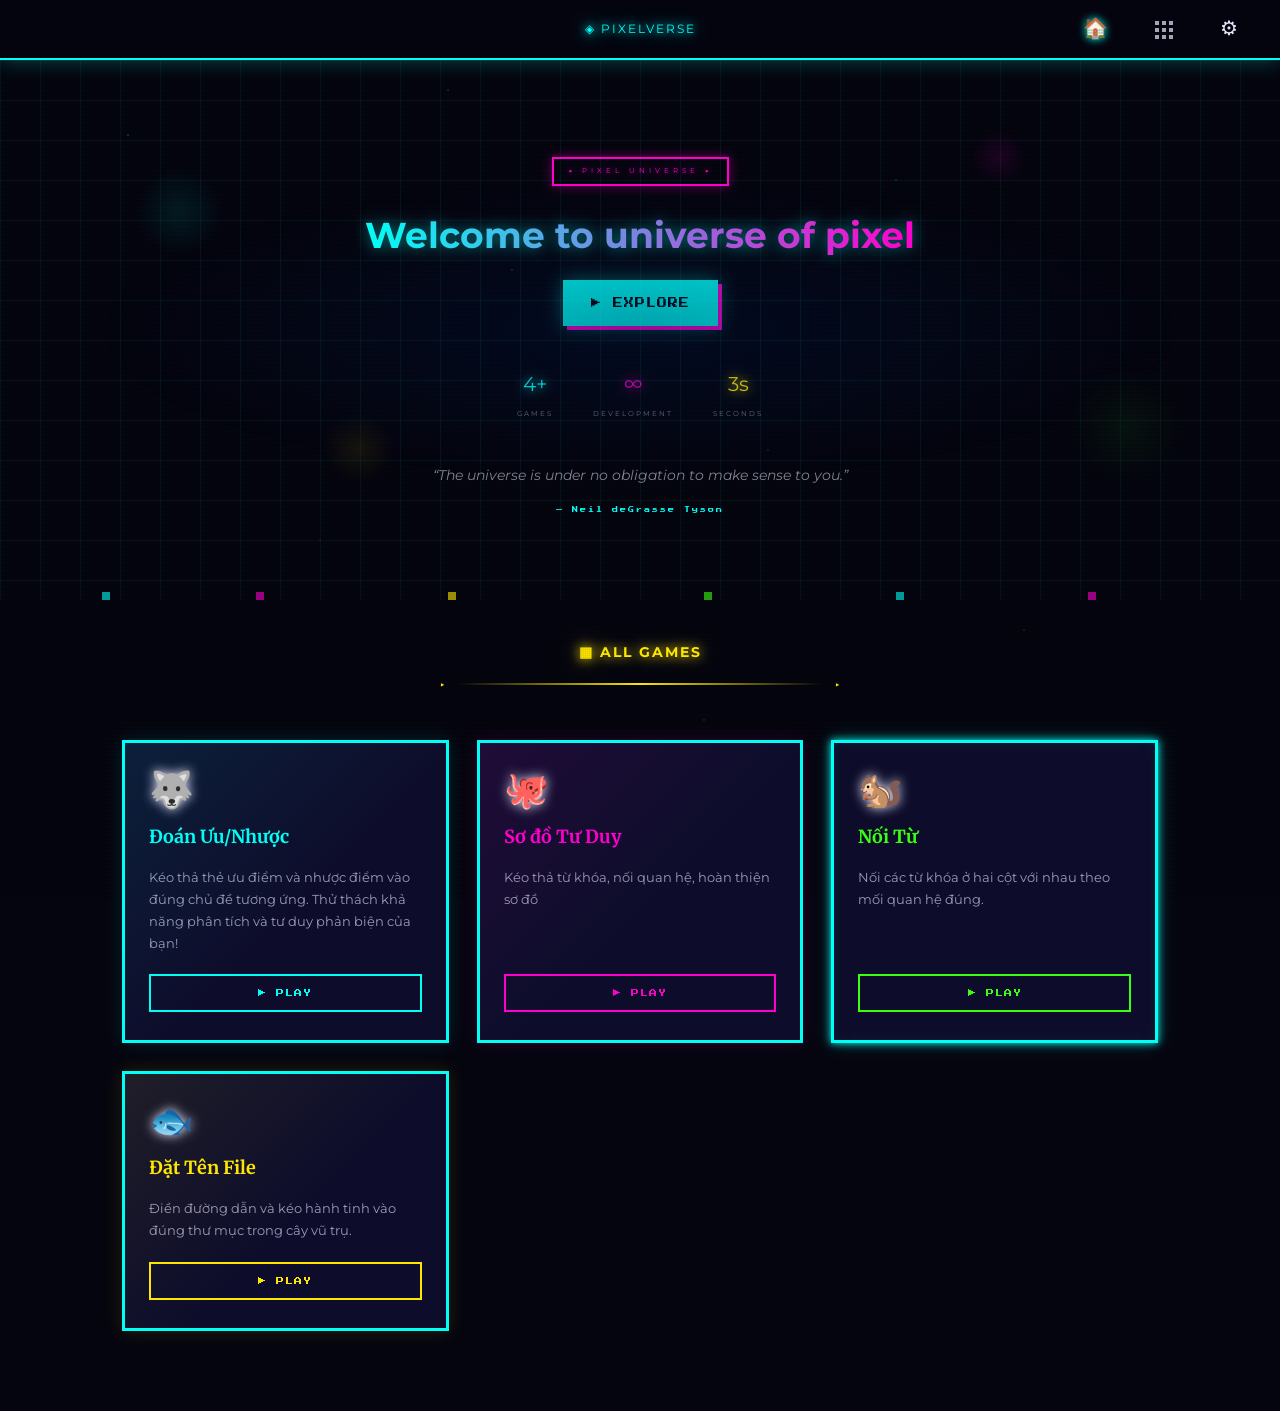
==== index.html @ 50d05197 "Admin page redesign: global save bar, integrated matching editor, navbar sync - Admin page: global 💾" ====
<!DOCTYPE html>
<html lang="vi">
<head>
  <meta charset="UTF-8" />
  <meta name="viewport" content="width=device-width, initial-scale=1.0" />
  <title>PIXELVERSE</title>
  <link rel="icon" href="data:image/svg+xml,<svg xmlns='http://www.w3.org/2000/svg' viewBox='0 0 100 100'><text y='.9em' font-size='90' fill='%2300fff5'>◈</text></svg>">
  <link rel="stylesheet" href="css/style.css" />
  <script src="js/sfx.js"></script>
  <style>
    /* ===== HOME-SPECIFIC STYLES ===== */

    /* ===== SPACE BACKGROUND ===== */
    .hero-space {
      position: absolute;
      inset: 0;
      pointer-events: none;
      z-index: 0;
      background:
        radial-gradient(ellipse 60% 40% at 50% 50%, rgba(0,20,60,0.4) 0%, transparent 70%),
        radial-gradient(circle 70px at 14% 28%, rgba(0,255,245,0.09) 0%, transparent 65%),
        radial-gradient(circle 44px at 78% 18%, rgba(255,0,204,0.10) 0%, transparent 65%),
        radial-gradient(circle 90px at 88% 68%, rgba(57,255,20,0.06) 0%, transparent 65%),
        radial-gradient(circle 55px at 28% 72%, rgba(255,230,0,0.07) 0%, transparent 65%);
      animation: space-drift 30s ease-in-out infinite alternate;
    }
    @keyframes space-drift {
      from { transform: scale(1)    translateX(0); }
      to   { transform: scale(1.05) translateX(-8px); }
    }

    /* ===== QUOTE ===== */
    .hero-quote {
      margin-top: 24px;
      max-width: 560px;
      text-align: center;
      padding: 0 1rem;
    }
    .hero-quote__text {
      font-family: var(--font-vi-body);
      font-size: 14px;
      font-style: italic;
      color: rgba(232,232,255,0.55);
      line-height: 1.7;
      margin-bottom: 6px;
      transition: opacity 0.6s;
    }
    .hero-quote__author {
      font-family: var(--font-pixel);
      font-size: 6px;
      color: var(--cyan);
      letter-spacing: 2px;
      opacity: 0.7;
      transition: opacity 0.6s;
    }

    .hero-grid {
      position: absolute;
      inset: 0;
      background-image:
        linear-gradient(rgba(0,255,245,0.06) 1px, transparent 1px),
        linear-gradient(90deg, rgba(0,255,245,0.06) 1px, transparent 1px);
      background-size: 40px 40px;
      animation: grid-scroll 8s linear infinite;
      pointer-events: none;
    }
    @keyframes grid-scroll {
      from { background-position: 0 0; }
      to   { background-position: 40px 40px; }
    }

    .pixel-float {
      position: absolute;
      bottom: 0;
      width: 8px;
      height: 8px;
      pointer-events: none;
      animation: float-up linear infinite;
      opacity: 0.6;
    }
    @keyframes float-up {
      0%   { transform: translateY(0) rotate(0deg); opacity: 0.6; }
      100% { transform: translateY(-120vh) rotate(360deg); opacity: 0; }
    }
    .pixel-float--1 { left: 8%;  background: var(--cyan);    animation-duration: 7s;  animation-delay: 0s; }
    .pixel-float--2 { left: 20%; background: var(--magenta); animation-duration: 9s;  animation-delay: 2s; }
    .pixel-float--3 { left: 35%; background: var(--yellow);  animation-duration: 6s;  animation-delay: 1s; }
    .pixel-float--4 { left: 55%; background: var(--green);   animation-duration: 11s; animation-delay: 3s; }
    .pixel-float--5 { left: 70%; background: var(--cyan);    animation-duration: 8s;  animation-delay: 0.5s; }
    .pixel-float--6 { left: 85%; background: var(--magenta); animation-duration: 10s; animation-delay: 4s; }
    /* Hide some particles on small screens to reduce visual noise */
    @media (max-width: 480px) {
      .pixel-float--2, .pixel-float--4, .pixel-float--6 { display: none; }
    }

    .stats-bar {
      display: flex;
      justify-content: center;
      gap: clamp(16px, 5vw, 40px);
      flex-wrap: wrap;
      margin-top: 20px;
      padding: 20px;
    }
    .stat-item {
      text-align: center;
      display: flex;
      flex-direction: column;
      gap: 6px;
    }
    .stat-item__value {
      font-size: clamp(16px, 4vw, 20px);
      color: var(--cyan);
      text-shadow: 0 0 12px var(--cyan);
    }
    .stat-item:nth-child(2) .stat-item__value { color: var(--magenta); text-shadow: 0 0 12px var(--magenta); }
    .stat-item:nth-child(3) .stat-item__value { color: var(--yellow); text-shadow: 0 0 12px var(--yellow); }
    .stat-item__label {
      font-size: 7px;
      color: rgba(232,232,255,0.5);
      letter-spacing: 2px;
    }

    /* Card title in Vietnamese uses Merriweather */
    .app-card__title.font-vi-h {
      font-size: clamp(15px, 3vw, 18px);
      letter-spacing: 0;
    }

  </style>
</head>
<body>

  <!-- ===== NAVBAR ===== -->
  <nav class="navbar">
    <a href="index.html" class="navbar__logo">◈ PIXELVERSE</a>
    <ul class="navbar__links">
      <li><a href="index.html" class="active" title="Home">🏠</a></li>
      <li>
        <button class="navbar__grid-btn" id="gamesBtn" title="Games">
          <span class="navbar__grid-btn__dots">
            <span class="navbar__grid-dot"></span><span class="navbar__grid-dot"></span><span class="navbar__grid-dot"></span>
            <span class="navbar__grid-dot"></span><span class="navbar__grid-dot"></span><span class="navbar__grid-dot"></span>
            <span class="navbar__grid-dot"></span><span class="navbar__grid-dot"></span><span class="navbar__grid-dot"></span>
          </span>
        </button>
      </li>
      <li><a class="navbar__admin-btn" href="apps/admin/">⚙</a></li>
    </ul>
  </nav>

  <!-- ===== GAMES POPUP ===== -->
  <div class="navbar__games-popup" id="gamesPopup">
    <div class="navbar__games-list">
      <a href="apps/pros-cons/index.html" class="navbar__game-item">🐺</a>
      <a href="apps/mind-map/index.html" class="navbar__game-item">🐙</a>
      <a href="apps/matching/index.html" class="navbar__game-item">🐿️</a>
      <a href="apps/file-naming/index.html" class="navbar__game-item">🐟</a>
    </div>
  </div>


  <!-- ===== HERO ===== -->
  <section class="hero">
    <div class="hero-space"></div>
    <div class="hero-grid"></div>

    <div class="pixel-float pixel-float--1"></div>
    <div class="pixel-float pixel-float--2"></div>
    <div class="pixel-float pixel-float--3"></div>
    <div class="pixel-float pixel-float--4"></div>
    <div class="pixel-float pixel-float--5"></div>
    <div class="pixel-float pixel-float--6"></div>

    <div class="hero__badge">◀ PIXEL UNIVERSE ▶</div>
    <h1 class="hero__title">Welcome to universe of pixel</h1>
    <a href="#apps" class="hero__cta" onclick="SFX.navigate()">▶ EXPLORE</a>

    <div class="stats-bar">
      <div class="stat-item">
        <span class="stat-item__value" id="gameCount">4+</span>
        <span class="stat-item__label">GAMES</span>
      </div>
      <div class="stat-item">
        <span class="stat-item__value">∞</span>
        <span class="stat-item__label">DEVELOPMENT</span>
      </div>
      <div class="stat-item">
        <span class="stat-item__value" id="sessionTimer">0s</span>
        <span class="stat-item__label" id="timerLabel">SECONDS</span>
      </div>
    </div>

    <div class="hero-quote">
      <p class="hero-quote__text" id="heroQuoteText"></p>
      <span class="hero-quote__author" id="heroQuoteAuthor"></span>
    </div>
  </section>

  <!-- ===== APPS SECTION ===== -->
  <section class="apps-section" id="apps">
    <h2 class="section-title">▦ ALL GAMES</h2>
    <div class="section-divider"><span></span></div>

    <div class="apps-grid">

      <!-- Card 1: Đoán Ưu/Nhược (LIVE) -->
      <article class="app-card pixel-box app-card--cyan" onclick="SFX.navigate();location.href='apps/pros-cons/index.html'">
        <div class="app-card__icon">🐺</div>
        <h3 class="app-card__title font-vi-h">Đoán Ưu/Nhược</h3>
        <p class="app-card__desc font-vi">
          Kéo thả thẻ ưu điểm và nhược điểm vào đúng chủ đề tương ứng.
          Thử thách khả năng phân tích và tư duy phản biện của bạn!
        </p>
        <span class="app-card__btn">▶ PLAY</span>
      </article>

      <!-- Card 2: Sơ đồ Tư Duy -->
      <article class="app-card pixel-box app-card--magenta" onclick="SFX.navigate();location.href='apps/mind-map/index.html'" style="cursor:pointer">
        <div class="app-card__icon">🐙</div>
        <h3 class="app-card__title font-vi-h">Sơ đồ Tư Duy</h3>
        <p class="app-card__desc">Kéo thả từ khóa, nối quan hệ, hoàn thiện sơ đồ</p>
        <a href="apps/mind-map/index.html" class="app-card__btn">▶ PLAY</a>
      </article>

      <!-- Card 3: Nối Từ (Matching) -->
      <article class="app-card pixel-box app-card--green" onclick="SFX.navigate();location.href='apps/matching/index.html'">
        <div class="app-card__icon">🐿️</div>
        <h3 class="app-card__title font-vi-h">Nối Từ</h3>
        <p class="app-card__desc font-vi">Nối các từ khóa ở hai cột với nhau theo mối quan hệ đúng.</p>
        <span class="app-card__btn">▶ PLAY</span>
      </article>

      <!-- Card 4: Đặt Tên File -->
      <article class="app-card pixel-box app-card--yellow" onclick="SFX.navigate();location.href='apps/file-naming/index.html'">
        <div class="app-card__icon">🐟</div>
        <h3 class="app-card__title font-vi-h">Đặt Tên File</h3>
        <p class="app-card__desc font-vi">Điền đường dẫn và kéo hành tinh vào đúng thư mục trong cây vũ trụ.</p>
        <span class="app-card__btn">▶ PLAY</span>
      </article>

    </div>
  </section>


  <script>
    // ===== GAMES POPUP =====
    const gamesBtn   = document.getElementById('gamesBtn');
    const gamesPopup = document.getElementById('gamesPopup');
    gamesBtn.addEventListener('click', e => {
      e.stopPropagation(); SFX.click(); gamesPopup.classList.toggle('open');
      if (gamesPopup.classList.contains('open')) {
        const r = gamesBtn.getBoundingClientRect();
        gamesPopup.style.left = (r.left + r.width / 2) + 'px';
        gamesPopup.style.top  = (r.bottom + 6) + 'px';
      }
    });
    document.addEventListener('click', () => gamesPopup.classList.remove('open'));

    // ===== GAME COUNTER =====
    document.getElementById('gameCount').textContent =
      document.querySelectorAll('.app-card').length + '+';

    // ===== QUOTE ROTATOR =====
    const QUOTES = [
      { text: "The universe is under no obligation to make sense to you.", author: "Neil deGrasse Tyson" },
      { text: "We are all made of star-stuff.", author: "Carl Sagan" },
      { text: "Space is big. You just won't believe how vastly, hugely, mind-bogglingly big it is.", author: "Douglas Adams" },
      { text: "Look up at the stars and not down at your feet.", author: "Stephen Hawking" },
      { text: "The cosmos is within us. We are made of star-stuff. We are a way for the universe to know itself.", author: "Carl Sagan" },
      { text: "Two things are infinite: the universe and human stupidity; and I'm not sure about the universe.", author: "Albert Einstein" },
      { text: "Not only is the universe stranger than we think, it is stranger than we can think.", author: "Werner Heisenberg" },
    ];
    let _qi = 0;
    const qText   = document.getElementById('heroQuoteText');
    const qAuthor = document.getElementById('heroQuoteAuthor');
    function showQuote(idx) {
      qText.style.opacity = '0'; qAuthor.style.opacity = '0';
      setTimeout(() => {
        qText.textContent   = '\u201c' + QUOTES[idx].text + '\u201d';
        qAuthor.textContent = '\u2014 ' + QUOTES[idx].author;
        qText.style.opacity = '1'; qAuthor.style.opacity = '1';
      }, 600);
    }
    showQuote(0);
    setInterval(() => { _qi = (_qi + 1) % QUOTES.length; showQuote(_qi); }, 9000);

    // ===== SESSION TIMER =====
    const _navType = performance.getEntriesByType('navigation')[0]?.type;
    const _SK = 'pv_start';
    if (_navType === 'reload' || !sessionStorage.getItem(_SK)) {
      sessionStorage.setItem(_SK, Date.now());
    }
    const _sessionStart = parseInt(sessionStorage.getItem(_SK));
    const timerEl    = document.getElementById('sessionTimer');
    const timerLabel = document.getElementById('timerLabel');
    function updateTimer() {
      const secs = Math.floor((Date.now() - _sessionStart) / 1000);
      if (secs < 60) {
        timerEl.textContent    = secs + 's';
        timerLabel.textContent = 'SECONDS';
      } else {
        timerEl.textContent    = Math.floor(secs / 60) + '+';
        timerLabel.textContent = 'MINUTES PLAYED';
      }
    }
    updateTimer();
    const _secInterval = setInterval(() => {
      updateTimer();
      if (Date.now() - _sessionStart >= 60000) {
        clearInterval(_secInterval);
        setInterval(updateTimer, 60000);
      }
    }, 1000);
  </script>
</body>
</html>
---- css/style.css ----
@import url('https://fonts.googleapis.com/css2?family=Press+Start+2P&family=Merriweather:wght@700;900&family=Montserrat:wght@400;600&display=swap');

/* ===== RESET & BASE ===== */
*, *::before, *::after {
  box-sizing: border-box;
  margin: 0;
  padding: 0;
}

:root {
  --bg-dark:     #05050f;
  --bg-card:     #0d0d2b;
  --bg-card2:    #12122e;
  --cyan:        #00fff5;
  --magenta:     #ff00cc;
  --yellow:      #ffe600;
  --green:       #39ff14;
  --orange:      #ff6b00;
  --white:       #e8e8ff;
  --grey:        #3a3a6e;
  --font-pixel:    'Press Start 2P', monospace;
  --font-vi-heading: 'Merriweather', serif;
  --font-vi-body:    'Montserrat', sans-serif;
  --border-px:   3px;
}

/* ===== FONT UTILITIES ===== */
.font-vi-h {
  font-family: var(--font-vi-heading);
  font-weight: 700;
  letter-spacing: 0.5px;
}
.font-vi {
  font-family: var(--font-vi-body);
  font-weight: 400;
  letter-spacing: 0;
}

html { scroll-behavior: smooth; }

body {
  background-color: var(--bg-dark);
  color: var(--white);
  font-family: var(--font-vi-body);
  font-size: 16px;
  line-height: 1.8;
  min-height: 100vh;
  overflow-x: hidden;
}

/* ===== STARFIELD BACKGROUND ===== */
body::before {
  content: '';
  position: fixed;
  inset: 0;
  background-image:
    radial-gradient(1px 1px at 10% 15%, rgba(0,255,245,0.6) 0%, transparent 100%),
    radial-gradient(1px 1px at 25% 60%, rgba(255,0,204,0.5) 0%, transparent 100%),
    radial-gradient(1px 1px at 40% 30%, rgba(255,230,0,0.5) 0%, transparent 100%),
    radial-gradient(1px 1px at 55% 80%, rgba(0,255,245,0.4) 0%, transparent 100%),
    radial-gradient(1px 1px at 70% 20%, rgba(57,255,20,0.5) 0%, transparent 100%),
    radial-gradient(1px 1px at 80% 70%, rgba(255,107,0,0.5) 0%, transparent 100%),
    radial-gradient(1px 1px at 90% 40%, rgba(255,0,204,0.4) 0%, transparent 100%),
    radial-gradient(1px 1px at 15% 85%, rgba(57,255,20,0.4) 0%, transparent 100%),
    radial-gradient(1px 1px at 60% 50%, rgba(255,230,0,0.3) 0%, transparent 100%),
    radial-gradient(1px 1px at 35% 10%, rgba(0,255,245,0.5) 0%, transparent 100%);
  pointer-events: none;
  z-index: 0;
}

/* ===== SCANLINE OVERLAY ===== */
body::after {
  content: '';
  position: fixed;
  inset: 0;
  background: repeating-linear-gradient(
    0deg,
    transparent,
    transparent 2px,
    rgba(0, 0, 0, 0.07) 2px,
    rgba(0, 0, 0, 0.07) 4px
  );
  pointer-events: none;
  z-index: 1;
}

/* ===== PIXEL BORDER MIXIN ===== */
.pixel-box {
  border: var(--border-px) solid var(--cyan);
  box-shadow:
    0 0 8px var(--cyan),
    0 0 20px rgba(0,255,245,0.2),
    inset 0 0 12px rgba(0,255,245,0.05);
  image-rendering: pixelated;
}

.pixel-box--magenta {
  border-color: var(--magenta);
  box-shadow:
    0 0 8px var(--magenta),
    0 0 20px rgba(255,0,204,0.2),
    inset 0 0 12px rgba(255,0,204,0.05);
}

.pixel-box--yellow {
  border-color: var(--yellow);
  box-shadow:
    0 0 8px var(--yellow),
    0 0 20px rgba(255,230,0,0.2),
    inset 0 0 12px rgba(255,230,0,0.05);
}

.pixel-box--green {
  border-color: var(--green);
  box-shadow:
    0 0 8px var(--green),
    0 0 20px rgba(57,255,20,0.2),
    inset 0 0 12px rgba(57,255,20,0.05);
}

/* ===== NAVBAR ===== */
.navbar {
  position: sticky;
  top: 0;
  z-index: 100;
  background: rgba(5, 5, 15, 0.92);
  backdrop-filter: blur(6px);
  border-bottom: 2px solid var(--cyan);
  box-shadow: 0 2px 20px rgba(0,255,245,0.25);
  padding: 0 2rem;
  display: grid;
  grid-template-columns: 1fr auto 1fr;
  align-items: center;
  height: 60px;
}

.navbar__logo {
  grid-column: 2;
  font-size: clamp(9px, 2vw, 12px);
  color: var(--cyan);
  text-decoration: none;
  text-shadow: 0 0 10px var(--cyan), 0 0 20px var(--cyan);
  letter-spacing: 2px;
  animation: flicker 4s infinite;
}

.navbar__links {
  grid-column: 3;
  justify-self: end;
  display: flex;
  gap: 1.5rem;
  list-style: none;
}

.navbar__links a {
  color: var(--white);
  text-decoration: none;
  font-size: 20px;
  letter-spacing: 0;
  /* min 44px touch height; flex centering keeps text visually same */
  padding: 4px 10px;
  min-height: 44px;
  display: inline-flex;
  align-items: center;
  transition: all 0.15s steps(2);
  position: relative;
}

.navbar__links a:hover,
.navbar__links a.active {
  color: var(--cyan);
  text-shadow: 0 0 8px var(--cyan);
}


/* ===== HERO SECTION ===== */
.hero {
  position: relative;
  z-index: 2;
  display: flex;
  flex-direction: column;
  align-items: center;
  justify-content: center;
  text-align: center;
  padding: 80px 2rem 60px;
  min-height: 60vh;
}

.hero__badge {
  font-size: 7px;
  color: var(--magenta);
  letter-spacing: 4px;
  border: 2px solid var(--magenta);
  padding: 6px 14px;
  margin-bottom: 24px;
  text-shadow: 0 0 8px var(--magenta);
  box-shadow: 0 0 12px rgba(255,0,204,0.4);
  animation: pulse-magenta 2s infinite;
}

.hero__title {
  font-size: clamp(18px, 4vw, 36px);
  line-height: 1.4;
  margin-bottom: 20px;
  background: linear-gradient(90deg, var(--cyan), var(--magenta), var(--yellow), var(--cyan));
  background-size: 300%;
  -webkit-background-clip: text;
  -webkit-text-fill-color: transparent;
  background-clip: text;
  animation: rainbow-shift 4s linear infinite;
  filter: drop-shadow(0 0 8px rgba(0,255,245,0.5));
}

.hero__subtitle {
  font-size: 15px;
  font-family: var(--font-vi-body);
  color: var(--white);
  opacity: 0.75;
  max-width: 500px;
  margin-bottom: 36px;
  line-height: 1.9;
}

.hero__cta {
  display: inline-block;
  font-family: var(--font-pixel);
  font-size: 10px;
  color: var(--bg-dark);
  background: var(--cyan);
  padding: 14px 28px;
  border: none;
  cursor: pointer;
  text-decoration: none;
  box-shadow: 4px 4px 0px var(--magenta), 0 0 20px rgba(0,255,245,0.4);
  transition: all 0.1s steps(1);
  letter-spacing: 1px;
}

.hero__cta:hover {
  transform: translate(-2px, -2px);
  box-shadow: 6px 6px 0px var(--magenta), 0 0 30px rgba(0,255,245,0.6);
}
.hero__cta:active {
  transform: translate(2px, 2px);
  box-shadow: 2px 2px 0px var(--magenta);
}

/* ===== SECTION COMMON ===== */
section {
  position: relative;
  z-index: 2;
}

.section-title {
  font-size: 14px;
  text-align: center;
  margin-bottom: 12px;
  color: var(--yellow);
  text-shadow: 0 0 12px var(--yellow), 0 0 24px rgba(255,230,0,0.4);
  letter-spacing: 2px;
}

.section-divider {
  display: flex;
  align-items: center;
  gap: 12px;
  margin: 0 auto 48px;
  max-width: 400px;
}

.section-divider span {
  flex: 1;
  height: 2px;
  background: linear-gradient(90deg, transparent, var(--yellow), transparent);
}

.section-divider::before,
.section-divider::after {
  content: '▶';
  color: var(--yellow);
  font-size: 8px;
}

/* ===== APPS GRID ===== */
.apps-section {
  padding: 40px 2rem 80px;
  max-width: 1100px;
  margin: 0 auto;
}

.apps-grid {
  display: grid;
  grid-template-columns: repeat(auto-fill, minmax(280px, 1fr));
  gap: 28px;
}

/* ===== APP CARD ===== */
.app-card {
  background: var(--bg-card);
  padding: 28px 24px;
  display: flex;
  flex-direction: column;
  gap: 16px;
  cursor: pointer;
  transition: transform 0.1s steps(1), box-shadow 0.1s;
  position: relative;
  overflow: hidden;
}

.app-card::before {
  content: '';
  position: absolute;
  inset: 0;
  pointer-events: none;
}

/* Per-color ambient gradient overlay */
.app-card--cyan::before   { background: linear-gradient(135deg, rgba(0,255,245,0.08) 0%, transparent 55%); }
.app-card--magenta::before{ background: linear-gradient(135deg, rgba(255,0,204,0.08) 0%, transparent 55%); }
.app-card--yellow::before { background: linear-gradient(135deg, rgba(255,230,0,0.08) 0%, transparent 55%); }

/* Per-color ambient glow at rest */
.app-card--cyan   { box-shadow: 0 0 18px rgba(0,255,245,0.13); }
.app-card--magenta{ box-shadow: 0 0 18px rgba(255,0,204,0.13); }
.app-card--yellow { box-shadow: 0 0 18px rgba(255,230,0,0.13); }

.app-card:hover {
  transform: translate(-4px, -4px);
}

.app-card--cyan:hover   { box-shadow: 8px 8px 0 var(--cyan),    0 0 30px rgba(0,255,245,0.3); }
.app-card--magenta:hover{ box-shadow: 8px 8px 0 var(--magenta), 0 0 30px rgba(255,0,204,0.3); }
.app-card--yellow:hover { box-shadow: 8px 8px 0 var(--yellow),  0 0 30px rgba(255,230,0,0.3); }
.app-card--green:hover  { box-shadow: 8px 8px 0 var(--green),   0 0 30px rgba(57,255,20,0.3); }

.app-card__icon {
  font-size: 36px;
  line-height: 1;
  filter: drop-shadow(0 0 6px currentColor);
}

.app-card__tag {
  font-size: 7px;
  padding: 3px 8px;
  border: 1px solid currentColor;
  display: inline-block;
  width: fit-content;
  letter-spacing: 1px;
}

.app-card__title {
  font-size: 13px;
  letter-spacing: 1px;
  line-height: 1.5;
}

.app-card__desc {
  font-size: 13px;
  font-family: var(--font-vi-body);
  color: rgba(232,232,255,0.65);
  line-height: 1.7;
  flex: 1;
}

.app-card__btn {
  display: inline-block;
  font-family: var(--font-pixel);
  font-size: 8px;
  text-decoration: none;
  padding: 10px 18px;
  border: 2px solid currentColor;
  letter-spacing: 1px;
  transition: all 0.1s steps(1);
  text-align: center;
  width: 100%;
  margin-top: 4px;
}

.app-card__btn:hover {
  background: currentColor;
  color: var(--bg-dark) !important;
}

.app-card--cyan   .app-card__tag,
.app-card--cyan   .app-card__title,
.app-card--cyan   .app-card__btn  { color: var(--cyan); }

.app-card--magenta .app-card__tag,
.app-card--magenta .app-card__title,
.app-card--magenta .app-card__btn { color: var(--magenta); }

.app-card--yellow .app-card__tag,
.app-card--yellow .app-card__title,
.app-card--yellow .app-card__btn  { color: var(--yellow); }

.app-card--green  .app-card__tag,
.app-card--green  .app-card__title,
.app-card--green  .app-card__btn  { color: var(--green); }

/* ===== COMING SOON CARD ===== */
.app-card--soon {
  opacity: 0.45;
  cursor: not-allowed;
}
.app-card--soon:hover {
  transform: none;
  box-shadow: none;
}
.app-card--soon .app-card__btn {
  pointer-events: none;
}

/* ===== FOOTER ===== */
.footer {
  position: relative;
  z-index: 2;
  border-top: 2px solid var(--grey);
  padding: 24px 2rem;
  text-align: center;
  font-size: 7px;
  color: var(--grey);
  letter-spacing: 2px;
}

.footer span {
  color: var(--magenta);
  text-shadow: 0 0 8px var(--magenta);
}


/* ===== ANIMATIONS ===== */
@keyframes rainbow-shift {
  0%   { background-position: 0% }
  100% { background-position: 300% }
}

@keyframes flicker {
  0%, 95%, 100% { opacity: 1; }
  96%            { opacity: 0.6; }
  97%            { opacity: 1; }
  98%            { opacity: 0.4; }
  99%            { opacity: 1; }
}

@keyframes pulse-magenta {
  0%, 100% { box-shadow: 0 0 12px rgba(255,0,204,0.4); }
  50%       { box-shadow: 0 0 20px rgba(255,0,204,0.8), 0 0 40px rgba(255,0,204,0.3); }
}

@keyframes blink {
  0%, 49% { opacity: 1; }
  50%,100% { opacity: 0; }
}

/* ===== ADMIN BUTTON (navbar) — matches .navbar__links a style ===== */
.navbar__admin-btn {
  font-family: var(--font-vi-body);
  font-size: 20px;
  background: transparent;
  border: none;
  color: rgba(232,232,255,0.85);
  padding: 4px 10px;
  min-height: 44px;
  cursor: pointer;
  text-decoration: none;
  display: inline-flex;
  align-items: center;
  transition: all 0.15s steps(2);
}
.navbar__admin-btn:hover,
.navbar__admin-btn.active {
  color: var(--cyan);
  text-shadow: 0 0 8px var(--cyan);
}

/* ===== NAVBAR GRID (9-dot games button) ===== */
.navbar__grid-btn {
  background: transparent;
  border: none;
  color: rgba(232,232,255,0.7);
  cursor: pointer;
  /* Padding inflates click area to 44px min without changing dot size */
  padding: 12px;
  min-width: 44px;
  min-height: 44px;
  display: inline-flex;
  align-items: center;
  justify-content: center;
  transition: color 0.1s;
}
.navbar__grid-btn:hover { color: var(--cyan); }
/* Inner dot grid */
.navbar__grid-btn__dots {
  display: grid;
  grid-template-columns: repeat(3, 4px);
  grid-template-rows: repeat(3, 4px);
  gap: 3px;
}
.navbar__grid-dot { width: 4px; height: 4px; background: currentColor; }

.navbar__games-popup {
  position: fixed;
  top: 62px;
  left: 0;
  transform: translateX(-50%);
  z-index: 200;
  background: var(--bg-card);
  border: 2px solid var(--cyan);
  box-shadow: 0 0 20px rgba(0,255,245,0.2);
  padding: 12px;
  display: none;
}
.navbar__games-popup.open { display: block; }
.navbar__games-popup-title {
  font-family: var(--font-pixel);
  font-size: 8px;
  color: var(--cyan);
  letter-spacing: 2px;
  margin-bottom: 12px;
}
.navbar__games-list {
  display: grid;
  grid-template-columns: repeat(3, 48px);
  gap: 6px;
}
.navbar__game-item {
  display: flex;
  align-items: center;
  justify-content: center;
  width: 48px;
  height: 48px;
  border: none;
  color: var(--white);
  font-size: 34px;
  text-decoration: none;
  transition: transform 0.1s, filter 0.1s;
  line-height: 1;
}
.navbar__game-item:hover { transform: scale(1.2); filter: drop-shadow(0 0 6px var(--cyan)); }
.navbar__game-item--active { transform: scale(1.1); filter: drop-shadow(0 0 4px var(--cyan)); pointer-events: none; }
.navbar__game-item--soon { opacity: 0.4; pointer-events: none; font-size: 18px; }

/* ===== ADMIN MODAL ===== */
.admin-modal-overlay {
  position: fixed;
  inset: 0;
  background: rgba(5, 5, 15, 0.85);
  z-index: 500;
  display: flex;
  align-items: center;
  justify-content: center;
  backdrop-filter: blur(4px);
}
.admin-modal-overlay.hidden { display: none; }

.admin-modal {
  background: var(--bg-card);
  border: 3px solid var(--yellow);
  box-shadow: 0 0 20px rgba(255,230,0,0.4), 0 0 60px rgba(255,230,0,0.1);
  padding: 32px 28px;
  min-width: 300px;
  max-width: 480px;
  width: 90%;
  display: flex;
  flex-direction: column;
  gap: 16px;
}

.admin-modal__title {
  font-family: var(--font-vi-heading);
  font-size: 18px;
  color: var(--yellow);
  text-shadow: 0 0 10px var(--yellow);
  letter-spacing: 2px;
  margin-bottom: 4px;
}

.admin-modal__label {
  font-size: 11px;
  color: var(--grey);
  letter-spacing: 1px;
  margin-bottom: 6px;
  display: block;
}

.admin-modal__input {
  font-family: var(--font-vi-body);
  font-size: 14px;
  background: var(--bg-card2);
  border: 2px solid var(--grey);
  color: var(--white);
  padding: 10px 12px;
  width: 100%;
  outline: none;
  letter-spacing: 2px;
  transition: border-color 0.15s;
}
.admin-modal__input:focus {
  border-color: var(--yellow);
  box-shadow: 0 0 8px rgba(255,230,0,0.3);
}

.admin-modal__error {
  font-size: 12px;
  color: var(--orange);
  text-shadow: 0 0 6px var(--orange);
  letter-spacing: 1px;
  min-height: 14px;
}

.admin-modal__btns {
  display: flex;
  gap: 10px;
}

.admin-modal__btn {
  flex: 1;
  font-family: var(--font-pixel);
  font-size: 8px;
  padding: 10px;
  border: 2px solid var(--yellow);
  background: transparent;
  color: var(--yellow);
  cursor: pointer;
  letter-spacing: 1px;
  transition: all 0.1s steps(1);
}
.admin-modal__btn:hover {
  background: var(--yellow);
  color: var(--bg-dark);
  box-shadow: 0 0 10px rgba(255,230,0,0.5);
}
.admin-modal__btn--cancel {
  border-color: var(--grey);
  color: var(--grey);
}
.admin-modal__btn--cancel:hover {
  background: var(--grey);
  color: var(--bg-dark);
}

/* ===== RESPONSIVE ===== */

/* Medium phones and up */
@media (max-width: 640px) {
  .navbar { padding: 0 1rem; }
  .navbar__logo { font-size: 9px; }
  .navbar__links { gap: 0.5rem; }
  .navbar__links a { font-size: 7px; padding: 5px 7px; }
  .hero { padding: 50px 1rem 40px; min-height: 50vh; }
  .section-title { font-size: 11px; }
  .apps-grid { grid-template-columns: 1fr; }
  .apps-section { padding: 28px 1rem 60px; }
}

/* Small phones */
@media (max-width: 480px) {
  .navbar__links { gap: 0.25rem; }
  .navbar__admin-btn { padding: 4px 8px; font-size: 6px; }

  /* Games popup: stretch full width on small phones */
  .navbar__games-popup {
    left: 0;
    right: 0;
    top: 60px;
    min-width: unset;
    max-width: unset;
    margin: 0;
    border-left: none;
    border-right: none;
  }

  .hero { padding: 36px 1rem 28px; }
  .apps-section { padding: 20px 1rem 48px; }
  .apps-grid { gap: 16px; }

  .app-card { padding: 20px 16px; gap: 12px; }
  .app-card__icon { font-size: 28px; }
}
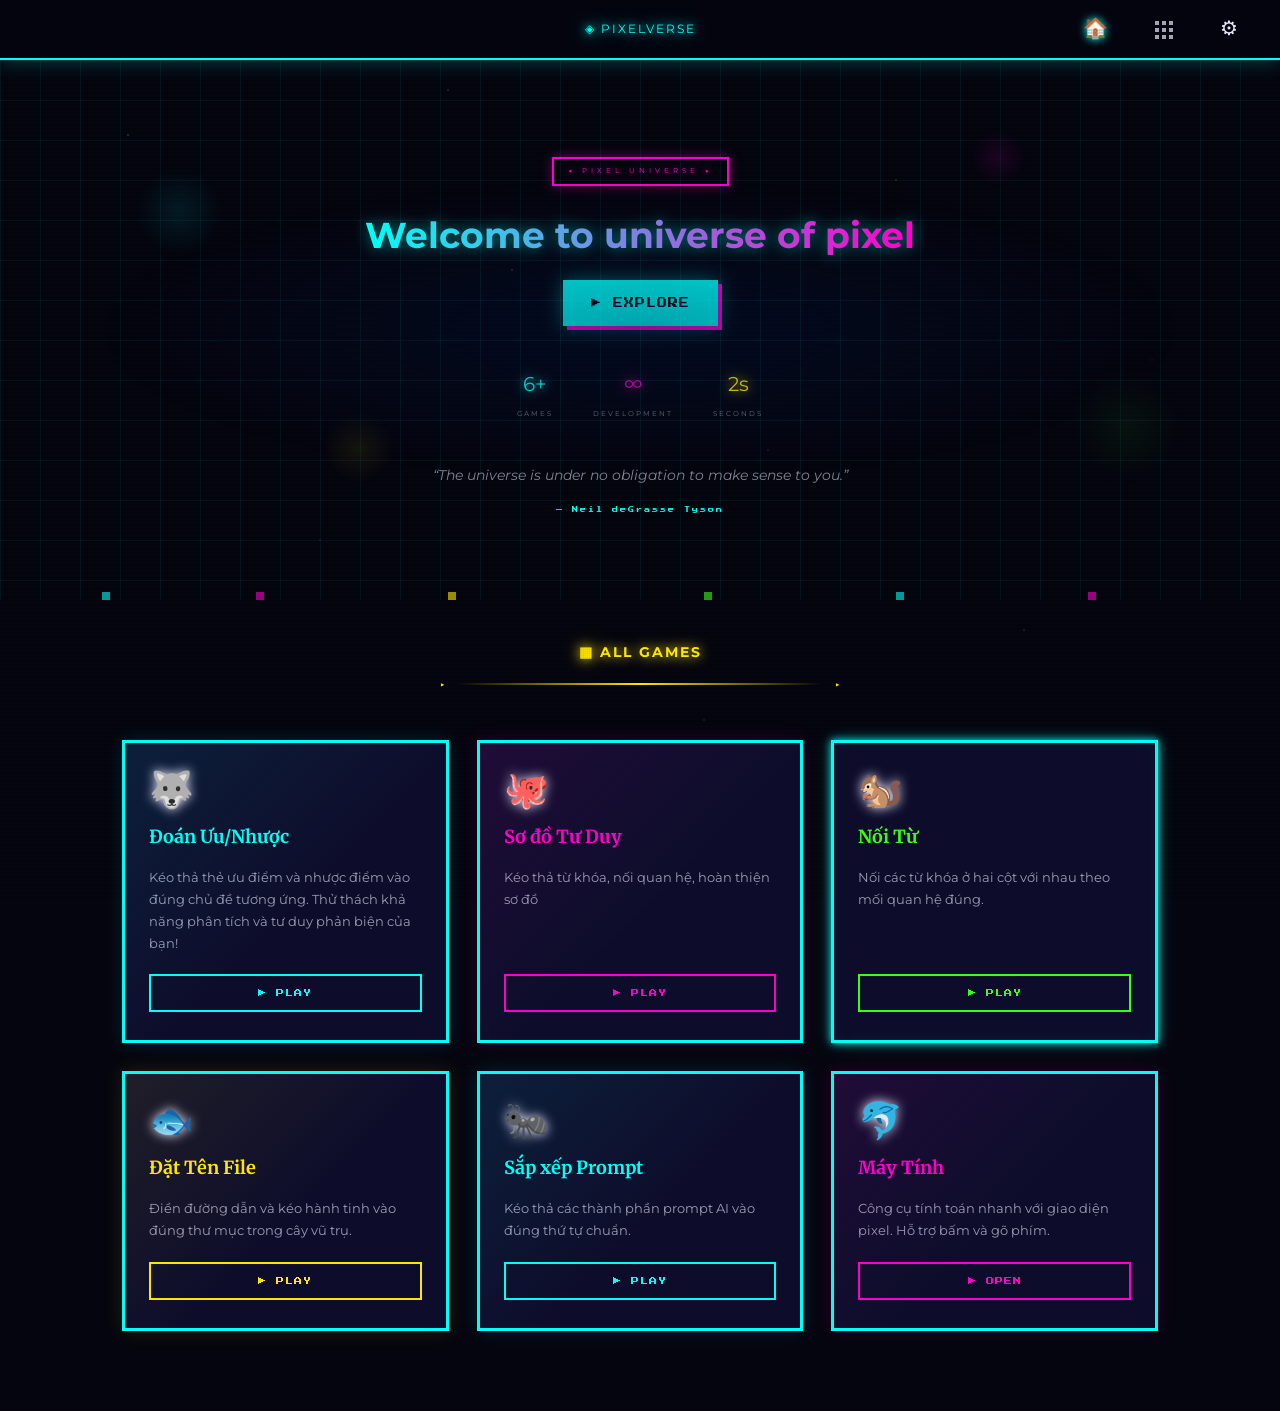
==== commit 68f022a0: "Add 🐜 Sắp xếp Prompt and 🐬 Máy Tính games to PIXELVERSE - Create apps/prompt-order/index.html: drag-" ====
--- a/index.html
+++ b/index.html
@@ -155,6 +155,8 @@
       <a href="apps/mind-map/index.html" class="navbar__game-item">🐙</a>
       <a href="apps/matching/index.html" class="navbar__game-item">🐿️</a>
       <a href="apps/file-naming/index.html" class="navbar__game-item">🐟</a>
+      <a href="apps/prompt-order/index.html" class="navbar__game-item">🐜</a>
+      <a href="apps/calculator/index.html" class="navbar__game-item">🐬</a>
     </div>
   </div>
 
@@ -236,6 +238,22 @@
         <h3 class="app-card__title font-vi-h">Đặt Tên File</h3>
         <p class="app-card__desc font-vi">Điền đường dẫn và kéo hành tinh vào đúng thư mục trong cây vũ trụ.</p>
         <span class="app-card__btn">▶ PLAY</span>
+      </article>
+
+      <!-- Card 5: Sắp xếp Prompt -->
+      <article class="app-card pixel-box app-card--cyan" onclick="SFX.navigate();location.href='apps/prompt-order/index.html'">
+        <div class="app-card__icon">🐜</div>
+        <h3 class="app-card__title font-vi-h">Sắp xếp Prompt</h3>
+        <p class="app-card__desc font-vi">Kéo thả các thành phần prompt AI vào đúng thứ tự chuẩn.</p>
+        <span class="app-card__btn">▶ PLAY</span>
+      </article>
+
+      <!-- Card 6: Máy Tính -->
+      <article class="app-card pixel-box app-card--magenta" onclick="SFX.navigate();location.href='apps/calculator/index.html'">
+        <div class="app-card__icon">🐬</div>
+        <h3 class="app-card__title font-vi-h">Máy Tính</h3>
+        <p class="app-card__desc font-vi">Công cụ tính toán nhanh với giao diện pixel. Hỗ trợ bấm và gõ phím.</p>
+        <span class="app-card__btn">▶ OPEN</span>
       </article>
 
     </div>
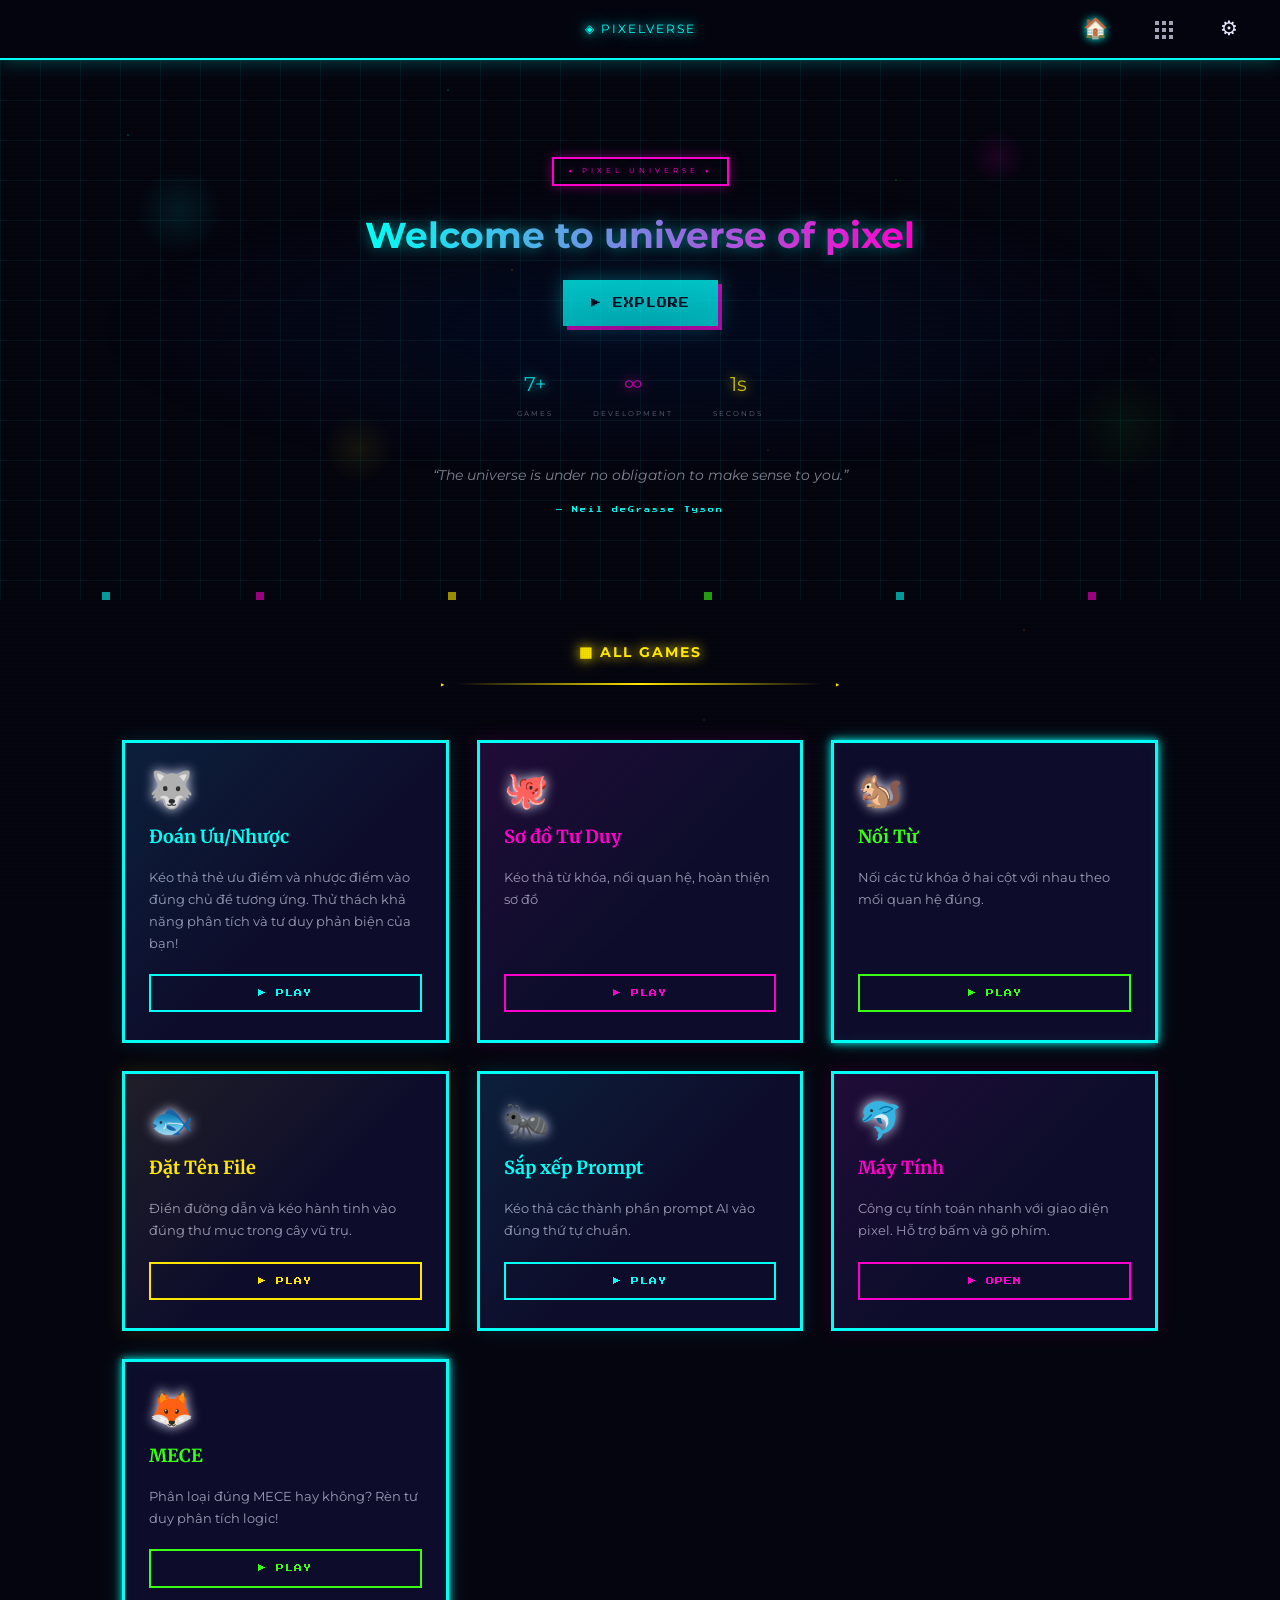
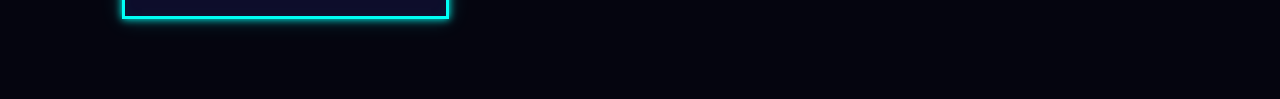
==== commit 6a0d5c78: "Add MECE game (🦊) — learn Mutually Exclusive, Collectively Exhaustive classification - New game page" ====
--- a/index.html
+++ b/index.html
@@ -157,6 +157,7 @@
       <a href="apps/file-naming/index.html" class="navbar__game-item">🐟</a>
       <a href="apps/prompt-order/index.html" class="navbar__game-item">🐜</a>
       <a href="apps/calculator/index.html" class="navbar__game-item">🐬</a>
+      <a href="apps/mece/index.html" class="navbar__game-item">🦊</a>
     </div>
   </div>
 
@@ -254,6 +255,14 @@
         <h3 class="app-card__title font-vi-h">Máy Tính</h3>
         <p class="app-card__desc font-vi">Công cụ tính toán nhanh với giao diện pixel. Hỗ trợ bấm và gõ phím.</p>
         <span class="app-card__btn">▶ OPEN</span>
+      </article>
+
+      <!-- Card 7: MECE -->
+      <article class="app-card pixel-box app-card--green" onclick="SFX.navigate();location.href='apps/mece/index.html'">
+        <div class="app-card__icon">🦊</div>
+        <h3 class="app-card__title font-vi-h">MECE</h3>
+        <p class="app-card__desc font-vi">Phân loại đúng MECE hay không? Rèn tư duy phân tích logic!</p>
+        <span class="app-card__btn">▶ PLAY</span>
       </article>
 
     </div>
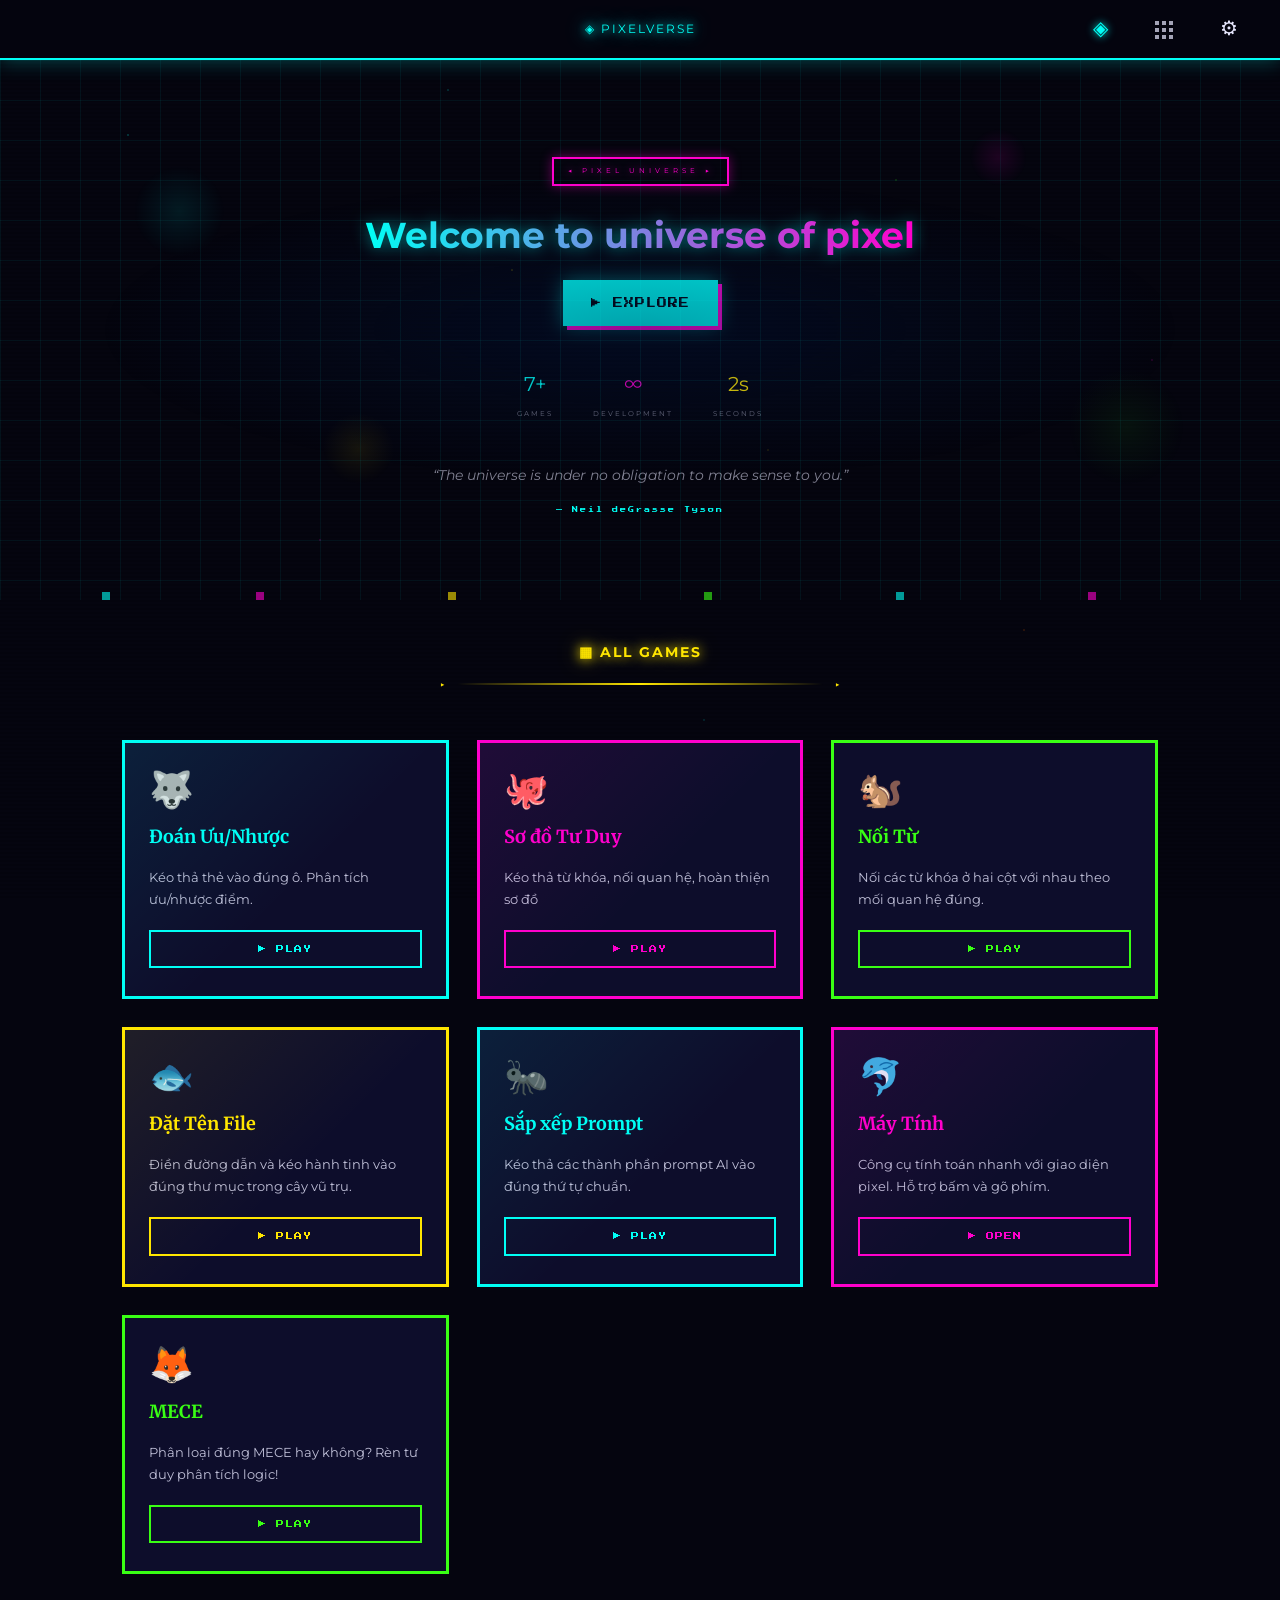
==== commit d389c575: "UI polish: colors, readability, consistent headers, check always enabled - App cards: restore per-co" ====
--- a/index.html
+++ b/index.html
@@ -110,10 +110,9 @@
     .stat-item__value {
       font-size: clamp(16px, 4vw, 20px);
       color: var(--cyan);
-      text-shadow: 0 0 12px var(--cyan);
-    }
-    .stat-item:nth-child(2) .stat-item__value { color: var(--magenta); text-shadow: 0 0 12px var(--magenta); }
-    .stat-item:nth-child(3) .stat-item__value { color: var(--yellow); text-shadow: 0 0 12px var(--yellow); }
+    }
+    .stat-item:nth-child(2) .stat-item__value { color: var(--magenta); }
+    .stat-item:nth-child(3) .stat-item__value { color: var(--yellow); }
     .stat-item__label {
       font-size: 7px;
       color: rgba(232,232,255,0.5);
@@ -126,6 +125,9 @@
       letter-spacing: 0;
     }
 
+    /* Remove glow from app cards (colors kept via color-class border in style.css) */
+    .app-card { box-shadow: none !important; }
+
   </style>
 </head>
 <body>
@@ -134,7 +136,7 @@
   <nav class="navbar">
     <a href="index.html" class="navbar__logo">◈ PIXELVERSE</a>
     <ul class="navbar__links">
-      <li><a href="index.html" class="active" title="Home">🏠</a></li>
+      <li><a href="index.html" class="active" title="Home">◈</a></li>
       <li>
         <button class="navbar__grid-btn" id="gamesBtn" title="Games">
           <span class="navbar__grid-btn__dots">
@@ -210,10 +212,7 @@
       <article class="app-card pixel-box app-card--cyan" onclick="SFX.navigate();location.href='apps/pros-cons/index.html'">
         <div class="app-card__icon">🐺</div>
         <h3 class="app-card__title font-vi-h">Đoán Ưu/Nhược</h3>
-        <p class="app-card__desc font-vi">
-          Kéo thả thẻ ưu điểm và nhược điểm vào đúng chủ đề tương ứng.
-          Thử thách khả năng phân tích và tư duy phản biện của bạn!
-        </p>
+        <p class="app-card__desc font-vi">Kéo thả thẻ vào đúng ô. Phân tích ưu/nhược điểm.</p>
         <span class="app-card__btn">▶ PLAY</span>
       </article>
 
--- a/css/style.css
+++ b/css/style.css
@@ -319,10 +319,11 @@
 .app-card--magenta::before{ background: linear-gradient(135deg, rgba(255,0,204,0.08) 0%, transparent 55%); }
 .app-card--yellow::before { background: linear-gradient(135deg, rgba(255,230,0,0.08) 0%, transparent 55%); }
 
-/* Per-color ambient glow at rest */
-.app-card--cyan   { box-shadow: 0 0 18px rgba(0,255,245,0.13); }
-.app-card--magenta{ box-shadow: 0 0 18px rgba(255,0,204,0.13); }
-.app-card--yellow { box-shadow: 0 0 18px rgba(255,230,0,0.13); }
+/* Per-color border + ambient glow at rest */
+.app-card--cyan   { border-color: var(--cyan);    box-shadow: 0 0 18px rgba(0,255,245,0.13); }
+.app-card--magenta{ border-color: var(--magenta); box-shadow: 0 0 18px rgba(255,0,204,0.13); }
+.app-card--yellow { border-color: var(--yellow);  box-shadow: 0 0 18px rgba(255,230,0,0.13); }
+.app-card--green  { border-color: var(--green); }
 
 .app-card:hover {
   transform: translate(-4px, -4px);
@@ -336,7 +337,6 @@
 .app-card__icon {
   font-size: 36px;
   line-height: 1;
-  filter: drop-shadow(0 0 6px currentColor);
 }
 
 .app-card__tag {
@@ -357,7 +357,7 @@
 .app-card__desc {
   font-size: 13px;
   font-family: var(--font-vi-body);
-  color: rgba(232,232,255,0.65);
+  color: rgba(232,232,255,0.82);
   line-height: 1.7;
   flex: 1;
 }
@@ -540,6 +540,36 @@
 .navbar__game-item--active { transform: scale(1.1); filter: drop-shadow(0 0 4px var(--cyan)); pointer-events: none; }
 .navbar__game-item--soon { opacity: 0.4; pointer-events: none; font-size: 18px; }
 
+/* ===== GAME PAGE HEADER (shared across all game pages) ===== */
+.page-header {
+  text-align: center;
+  margin-bottom: 28px;
+}
+.page-header__back {
+  display: inline-block;
+  font-family: var(--font-pixel);
+  font-size: 8px;
+  color: var(--cyan);
+  border: 1px solid var(--cyan);
+  padding: 6px 14px;
+  text-decoration: none;
+  letter-spacing: 1px;
+  margin-bottom: 14px;
+  transition: all 0.1s steps(1);
+}
+.page-header__back:hover {
+  background: var(--cyan);
+  color: var(--bg-dark);
+  box-shadow: 0 0 12px var(--cyan);
+  text-shadow: none;
+}
+.page-header__sub {
+  font-family: var(--font-vi-body);
+  font-size: 13px;
+  color: rgba(232,232,255,0.75);
+  margin-top: 6px;
+}
+
 /* ===== ADMIN MODAL ===== */
 .admin-modal-overlay {
   position: fixed;
@@ -644,13 +674,17 @@
 /* Medium phones and up */
 @media (max-width: 640px) {
   .navbar { padding: 0 1rem; }
-  .navbar__logo { font-size: 9px; }
+  .navbar__logo { font-size: 9px; letter-spacing: 1px; }
   .navbar__links { gap: 0.5rem; }
   .navbar__links a { font-size: 7px; padding: 5px 7px; }
   .hero { padding: 50px 1rem 40px; min-height: 50vh; }
+  .hero__badge { font-size: 6px; padding: 5px 10px; letter-spacing: 2px; }
+  .hero__subtitle { font-size: 13px; }
   .section-title { font-size: 11px; }
   .apps-grid { grid-template-columns: 1fr; }
   .apps-section { padding: 28px 1rem 60px; }
+  .result-banner { padding: 20px 16px; }
+  .result-banner__score { font-size: clamp(12px, 4vw, 22px); }
 }
 
 /* Small phones */
@@ -671,9 +705,25 @@
   }
 
   .hero { padding: 36px 1rem 28px; }
+  .hero__badge { font-size: 5px; }
+  .hero__subtitle { font-size: 12px; }
+  .hero__cta { font-size: 9px; padding: 12px 20px; }
   .apps-section { padding: 20px 1rem 48px; }
   .apps-grid { gap: 16px; }
 
   .app-card { padding: 20px 16px; gap: 12px; }
   .app-card__icon { font-size: 28px; }
-}
+
+  /* Action buttons */
+  .action-btn { font-size: 8px; padding: 10px 16px; }
+}
+
+/* Ultra-small phones */
+@media (max-width: 360px) {
+  .navbar { padding: 0 0.75rem; }
+  .navbar__logo { font-size: 8px; letter-spacing: 0; }
+  .navbar__links { gap: 0; }
+  .navbar__game-item { width: 40px; height: 40px; font-size: 28px; }
+  .apps-grid { gap: 12px; }
+  .app-card { padding: 16px 12px; }
+}
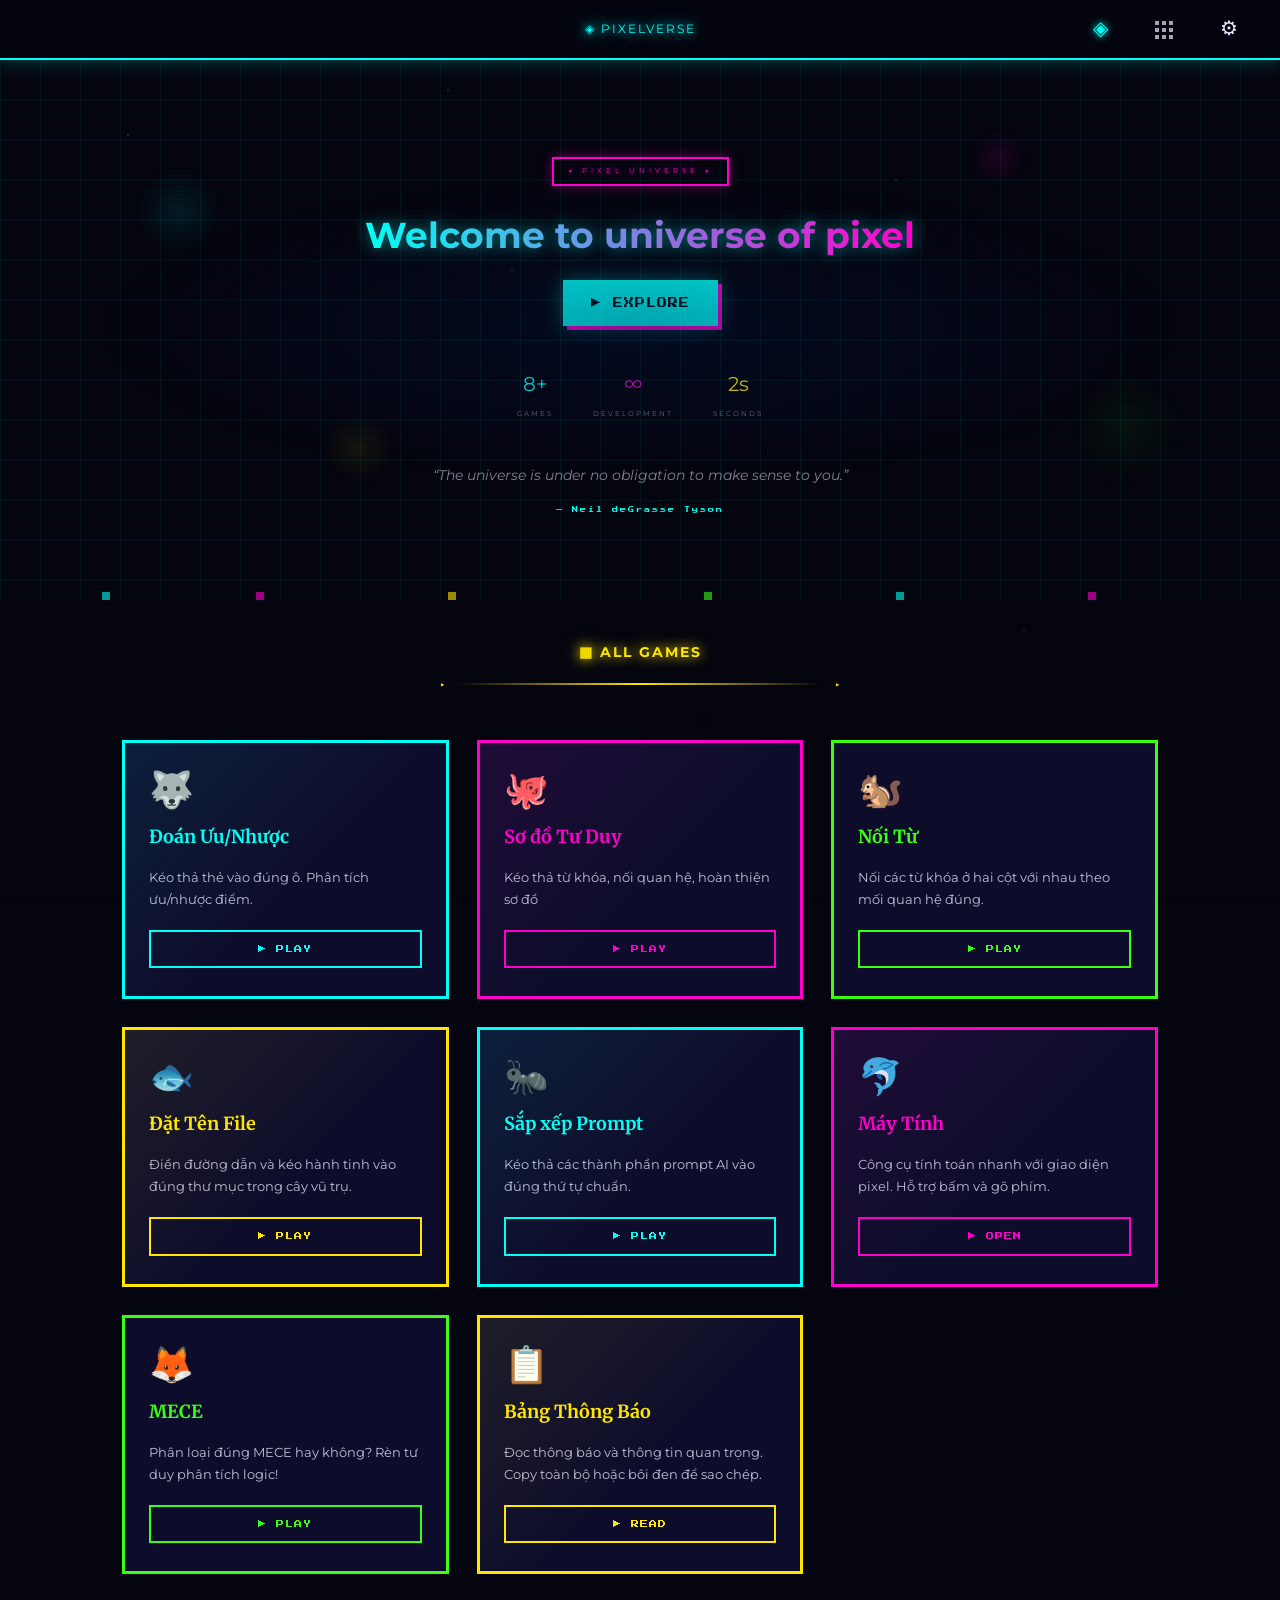
==== commit 677f2f85: "Merge pull request #49 from duongngochongson/claude/multi-app-website-setup-VbMKQ Fix Vietnamese tex" ====
--- a/index.html
+++ b/index.html
@@ -160,6 +160,7 @@
       <a href="apps/prompt-order/index.html" class="navbar__game-item">🐜</a>
       <a href="apps/calculator/index.html" class="navbar__game-item">🐬</a>
       <a href="apps/mece/index.html" class="navbar__game-item">🦊</a>
+      <a href="apps/noticeboard/index.html" class="navbar__game-item">📋</a>
     </div>
   </div>
 
@@ -262,6 +263,14 @@
         <h3 class="app-card__title font-vi-h">MECE</h3>
         <p class="app-card__desc font-vi">Phân loại đúng MECE hay không? Rèn tư duy phân tích logic!</p>
         <span class="app-card__btn">▶ PLAY</span>
+      </article>
+
+      <!-- Card 8: Bảng Thông Báo -->
+      <article class="app-card pixel-box app-card--yellow" onclick="SFX.navigate();location.href='apps/noticeboard/index.html'">
+        <div class="app-card__icon">📋</div>
+        <h3 class="app-card__title font-vi-h">Bảng Thông Báo</h3>
+        <p class="app-card__desc font-vi">Đọc thông báo và thông tin quan trọng. Copy toàn bộ hoặc bôi đen để sao chép.</p>
+        <span class="app-card__btn">▶ READ</span>
       </article>
 
     </div>
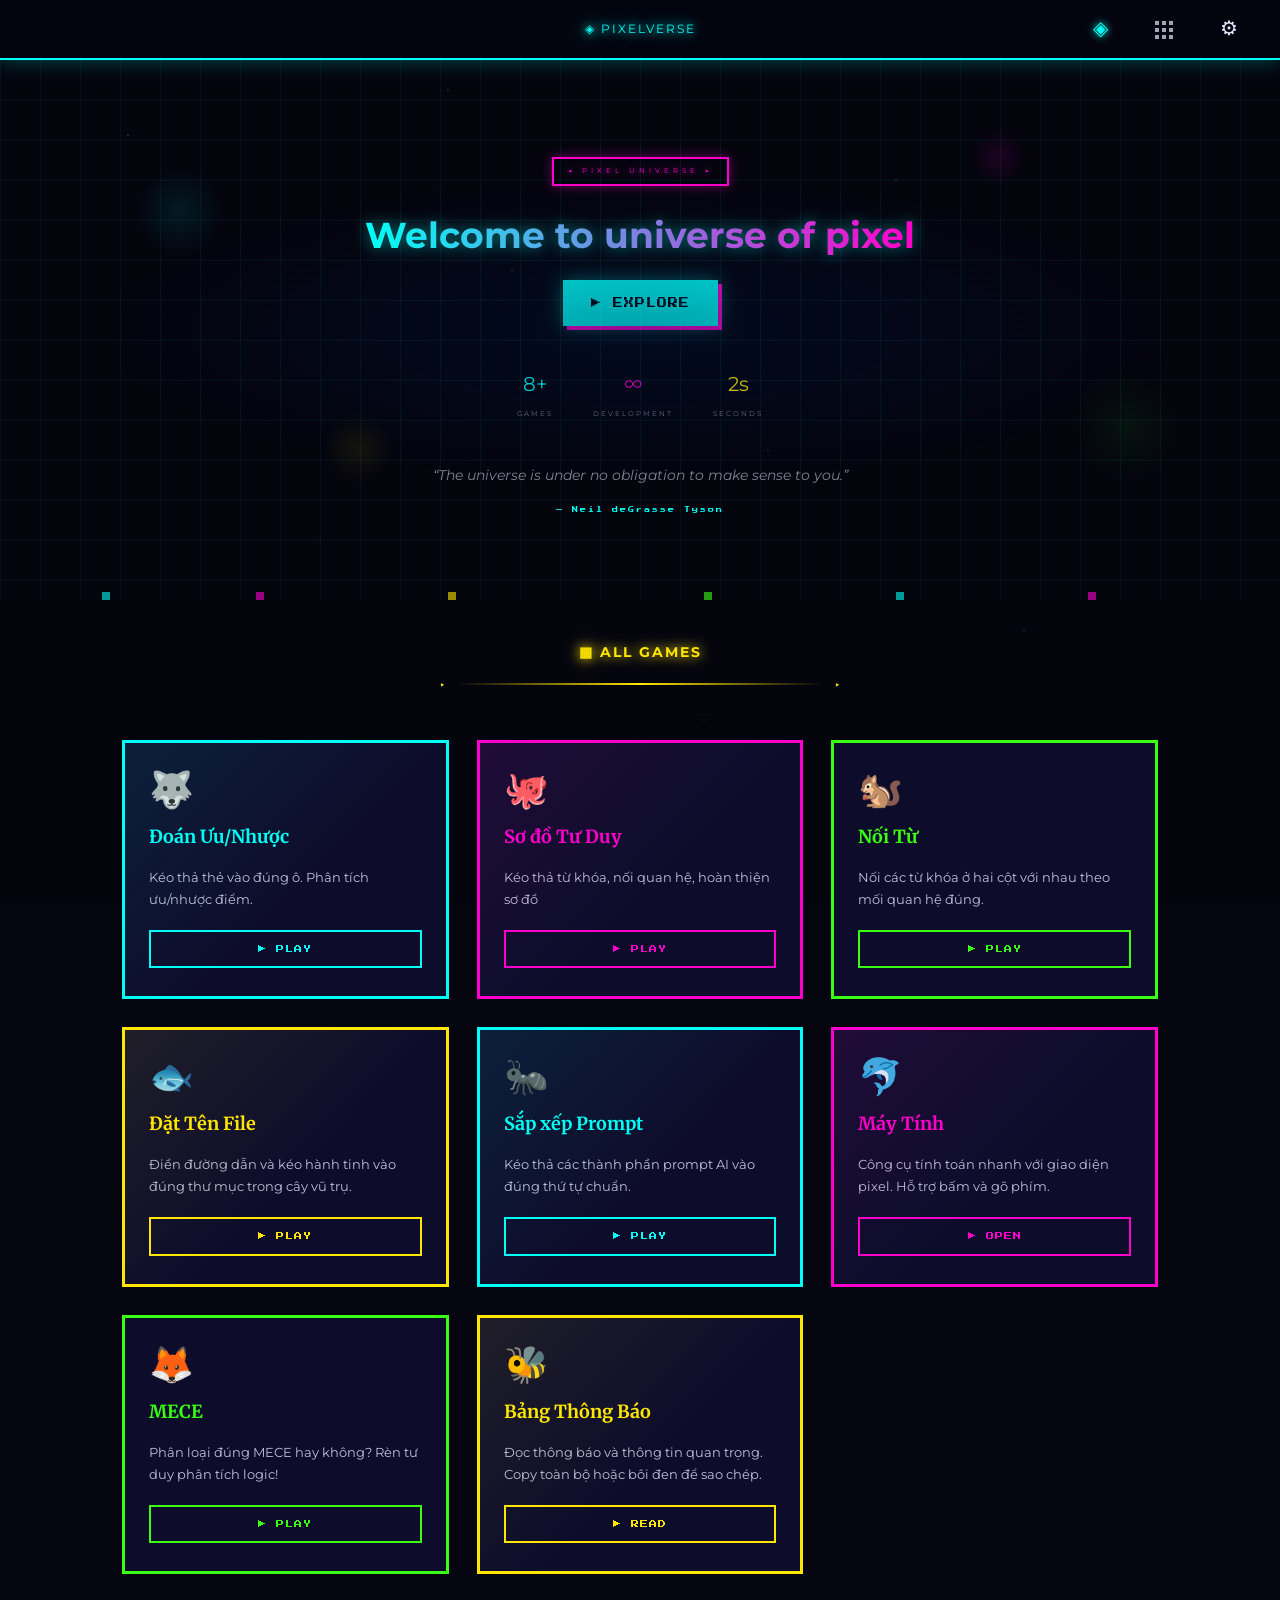
==== commit 3d9af79c: "Add game enable/disable feature in admin settings - New js/game-visibility.js: reads enabledGames fr" ====
--- a/index.html
+++ b/index.html
@@ -7,6 +7,7 @@
   <link rel="icon" href="data:image/svg+xml,<svg xmlns='http://www.w3.org/2000/svg' viewBox='0 0 100 100'><text y='.9em' font-size='90' fill='%2300fff5'>◈</text></svg>">
   <link rel="stylesheet" href="css/style.css" />
   <script src="js/sfx.js"></script>
+  <script src="js/game-visibility.js" data-json="data/admin_content.json"></script>
   <style>
     /* ===== HOME-SPECIFIC STYLES ===== */
 
@@ -153,14 +154,14 @@
   <!-- ===== GAMES POPUP ===== -->
   <div class="navbar__games-popup" id="gamesPopup">
     <div class="navbar__games-list">
-      <a href="apps/pros-cons/index.html" class="navbar__game-item">🐺</a>
-      <a href="apps/mind-map/index.html" class="navbar__game-item">🐙</a>
-      <a href="apps/matching/index.html" class="navbar__game-item">🐿️</a>
-      <a href="apps/file-naming/index.html" class="navbar__game-item">🐟</a>
-      <a href="apps/prompt-order/index.html" class="navbar__game-item">🐜</a>
-      <a href="apps/calculator/index.html" class="navbar__game-item">🐬</a>
-      <a href="apps/mece/index.html" class="navbar__game-item">🦊</a>
-      <a href="apps/noticeboard/index.html" class="navbar__game-item">📋</a>
+      <a href="apps/pros-cons/index.html"   class="navbar__game-item" data-game="pros-cons">🐺</a>
+      <a href="apps/mind-map/index.html"    class="navbar__game-item" data-game="mind-map">🐙</a>
+      <a href="apps/matching/index.html"    class="navbar__game-item" data-game="matching">🐿️</a>
+      <a href="apps/file-naming/index.html" class="navbar__game-item" data-game="file-naming">🐟</a>
+      <a href="apps/prompt-order/index.html" class="navbar__game-item" data-game="prompt-order">🐜</a>
+      <a href="apps/calculator/index.html"  class="navbar__game-item" data-game="calculator">🐬</a>
+      <a href="apps/mece/index.html"        class="navbar__game-item" data-game="mece">🦊</a>
+      <a href="apps/noticeboard/index.html" class="navbar__game-item" data-game="noticeboard">🐝</a>
     </div>
   </div>
 
@@ -210,7 +211,7 @@
     <div class="apps-grid">
 
       <!-- Card 1: Đoán Ưu/Nhược (LIVE) -->
-      <article class="app-card pixel-box app-card--cyan" onclick="SFX.navigate();location.href='apps/pros-cons/index.html'">
+      <article class="app-card pixel-box app-card--cyan" data-game="pros-cons" onclick="SFX.navigate();location.href='apps/pros-cons/index.html'">
         <div class="app-card__icon">🐺</div>
         <h3 class="app-card__title font-vi-h">Đoán Ưu/Nhược</h3>
         <p class="app-card__desc font-vi">Kéo thả thẻ vào đúng ô. Phân tích ưu/nhược điểm.</p>
@@ -218,7 +219,7 @@
       </article>
 
       <!-- Card 2: Sơ đồ Tư Duy -->
-      <article class="app-card pixel-box app-card--magenta" onclick="SFX.navigate();location.href='apps/mind-map/index.html'" style="cursor:pointer">
+      <article class="app-card pixel-box app-card--magenta" data-game="mind-map" onclick="SFX.navigate();location.href='apps/mind-map/index.html'" style="cursor:pointer">
         <div class="app-card__icon">🐙</div>
         <h3 class="app-card__title font-vi-h">Sơ đồ Tư Duy</h3>
         <p class="app-card__desc">Kéo thả từ khóa, nối quan hệ, hoàn thiện sơ đồ</p>
@@ -226,7 +227,7 @@
       </article>
 
       <!-- Card 3: Nối Từ (Matching) -->
-      <article class="app-card pixel-box app-card--green" onclick="SFX.navigate();location.href='apps/matching/index.html'">
+      <article class="app-card pixel-box app-card--green" data-game="matching" onclick="SFX.navigate();location.href='apps/matching/index.html'">
         <div class="app-card__icon">🐿️</div>
         <h3 class="app-card__title font-vi-h">Nối Từ</h3>
         <p class="app-card__desc font-vi">Nối các từ khóa ở hai cột với nhau theo mối quan hệ đúng.</p>
@@ -234,7 +235,7 @@
       </article>
 
       <!-- Card 4: Đặt Tên File -->
-      <article class="app-card pixel-box app-card--yellow" onclick="SFX.navigate();location.href='apps/file-naming/index.html'">
+      <article class="app-card pixel-box app-card--yellow" data-game="file-naming" onclick="SFX.navigate();location.href='apps/file-naming/index.html'">
         <div class="app-card__icon">🐟</div>
         <h3 class="app-card__title font-vi-h">Đặt Tên File</h3>
         <p class="app-card__desc font-vi">Điền đường dẫn và kéo hành tinh vào đúng thư mục trong cây vũ trụ.</p>
@@ -242,7 +243,7 @@
       </article>
 
       <!-- Card 5: Sắp xếp Prompt -->
-      <article class="app-card pixel-box app-card--cyan" onclick="SFX.navigate();location.href='apps/prompt-order/index.html'">
+      <article class="app-card pixel-box app-card--cyan" data-game="prompt-order" onclick="SFX.navigate();location.href='apps/prompt-order/index.html'">
         <div class="app-card__icon">🐜</div>
         <h3 class="app-card__title font-vi-h">Sắp xếp Prompt</h3>
         <p class="app-card__desc font-vi">Kéo thả các thành phần prompt AI vào đúng thứ tự chuẩn.</p>
@@ -250,7 +251,7 @@
       </article>
 
       <!-- Card 6: Máy Tính -->
-      <article class="app-card pixel-box app-card--magenta" onclick="SFX.navigate();location.href='apps/calculator/index.html'">
+      <article class="app-card pixel-box app-card--magenta" data-game="calculator" onclick="SFX.navigate();location.href='apps/calculator/index.html'">
         <div class="app-card__icon">🐬</div>
         <h3 class="app-card__title font-vi-h">Máy Tính</h3>
         <p class="app-card__desc font-vi">Công cụ tính toán nhanh với giao diện pixel. Hỗ trợ bấm và gõ phím.</p>
@@ -258,7 +259,7 @@
       </article>
 
       <!-- Card 7: MECE -->
-      <article class="app-card pixel-box app-card--green" onclick="SFX.navigate();location.href='apps/mece/index.html'">
+      <article class="app-card pixel-box app-card--green" data-game="mece" onclick="SFX.navigate();location.href='apps/mece/index.html'">
         <div class="app-card__icon">🦊</div>
         <h3 class="app-card__title font-vi-h">MECE</h3>
         <p class="app-card__desc font-vi">Phân loại đúng MECE hay không? Rèn tư duy phân tích logic!</p>
@@ -266,8 +267,8 @@
       </article>
 
       <!-- Card 8: Bảng Thông Báo -->
-      <article class="app-card pixel-box app-card--yellow" onclick="SFX.navigate();location.href='apps/noticeboard/index.html'">
-        <div class="app-card__icon">📋</div>
+      <article class="app-card pixel-box app-card--yellow" data-game="noticeboard" onclick="SFX.navigate();location.href='apps/noticeboard/index.html'">
+        <div class="app-card__icon">🐝</div>
         <h3 class="app-card__title font-vi-h">Bảng Thông Báo</h3>
         <p class="app-card__desc font-vi">Đọc thông báo và thông tin quan trọng. Copy toàn bộ hoặc bôi đen để sao chép.</p>
         <span class="app-card__btn">▶ READ</span>
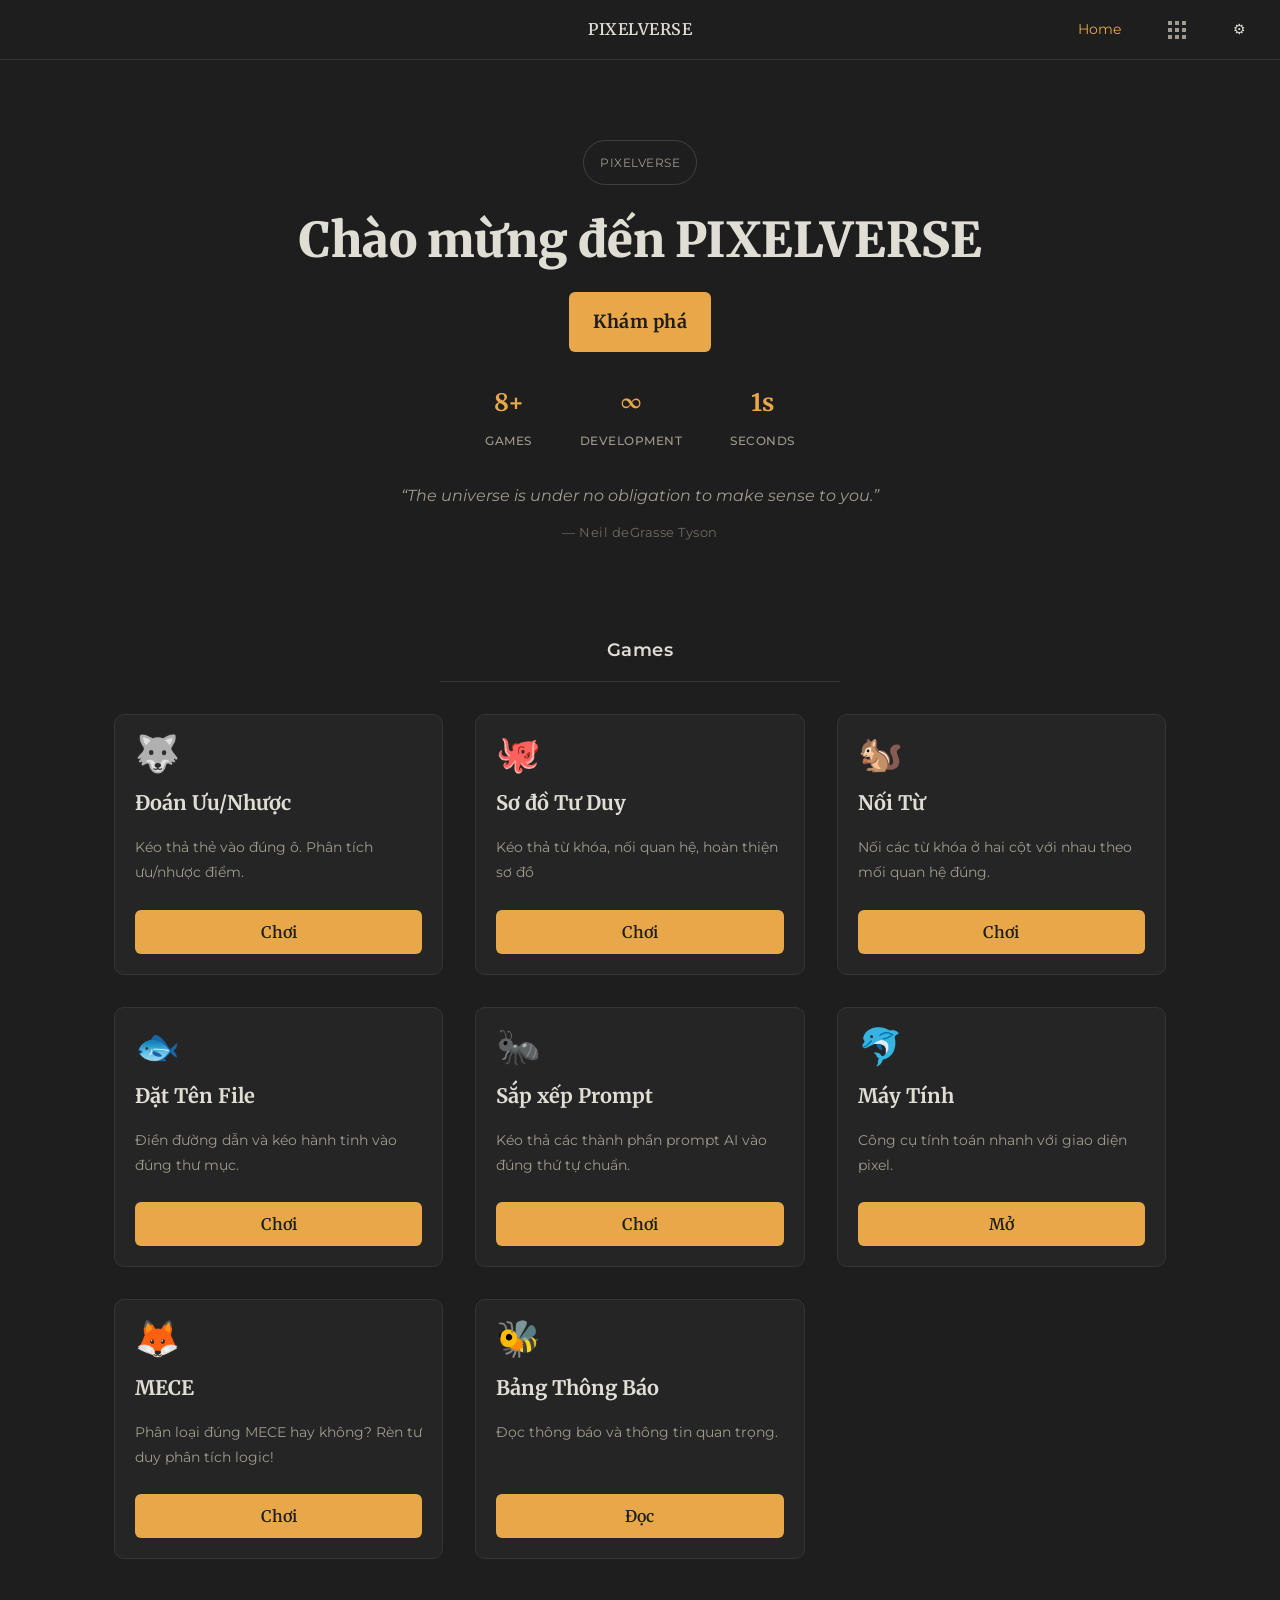
==== commit 545fc5dd: "Merge pull request #61 from duongngochongson/claude/general-session-MmjlO Redesign UI with warm dark" ====
--- a/index.html
+++ b/index.html
@@ -1,352 +1,44 @@
-<!DOCTYPE html>
-<html lang="vi">
-<head>
-  <meta charset="UTF-8" />
-  <meta name="viewport" content="width=device-width, initial-scale=1.0" />
-  <title>PIXELVERSE</title>
-  <link rel="icon" href="data:image/svg+xml,<svg xmlns='http://www.w3.org/2000/svg' viewBox='0 0 100 100'><text y='.9em' font-size='90' fill='%2300fff5'>◈</text></svg>">
-  <link rel="stylesheet" href="css/style.css" />
-  <script src="js/sfx.js"></script>
-  <script src="js/game-visibility.js" data-json="data/admin_content.json"></script>
-  <style>
-    /* ===== HOME-SPECIFIC STYLES ===== */
-
-    /* ===== SPACE BACKGROUND ===== */
-    .hero-space {
-      position: absolute;
-      inset: 0;
-      pointer-events: none;
-      z-index: 0;
-      background:
-        radial-gradient(ellipse 60% 40% at 50% 50%, rgba(0,20,60,0.4) 0%, transparent 70%),
-        radial-gradient(circle 70px at 14% 28%, rgba(0,255,245,0.09) 0%, transparent 65%),
-        radial-gradient(circle 44px at 78% 18%, rgba(255,0,204,0.10) 0%, transparent 65%),
-        radial-gradient(circle 90px at 88% 68%, rgba(57,255,20,0.06) 0%, transparent 65%),
-        radial-gradient(circle 55px at 28% 72%, rgba(255,230,0,0.07) 0%, transparent 65%);
-      animation: space-drift 30s ease-in-out infinite alternate;
-    }
-    @keyframes space-drift {
-      from { transform: scale(1)    translateX(0); }
-      to   { transform: scale(1.05) translateX(-8px); }
-    }
-
-    /* ===== QUOTE ===== */
-    .hero-quote {
-      margin-top: 24px;
-      max-width: 560px;
-      text-align: center;
-      padding: 0 1rem;
-    }
-    .hero-quote__text {
-      font-family: var(--font-vi-body);
-      font-size: 14px;
-      font-style: italic;
-      color: rgba(232,232,255,0.55);
-      line-height: 1.7;
-      margin-bottom: 6px;
-      transition: opacity 0.6s;
-    }
-    .hero-quote__author {
-      font-family: var(--font-pixel);
-      font-size: 6px;
-      color: var(--cyan);
-      letter-spacing: 2px;
-      opacity: 0.7;
-      transition: opacity 0.6s;
-    }
-
-    .hero-grid {
-      position: absolute;
-      inset: 0;
-      background-image:
-        linear-gradient(rgba(0,255,245,0.06) 1px, transparent 1px),
-        linear-gradient(90deg, rgba(0,255,245,0.06) 1px, transparent 1px);
-      background-size: 40px 40px;
-      animation: grid-scroll 8s linear infinite;
-      pointer-events: none;
-    }
-    @keyframes grid-scroll {
-      from { background-position: 0 0; }
-      to   { background-position: 40px 40px; }
-    }
-
-    .pixel-float {
-      position: absolute;
-      bottom: 0;
-      width: 8px;
-      height: 8px;
-      pointer-events: none;
-      animation: float-up linear infinite;
-      opacity: 0.6;
-    }
-    @keyframes float-up {
-      0%   { transform: translateY(0) rotate(0deg); opacity: 0.6; }
-      100% { transform: translateY(-120vh) rotate(360deg); opacity: 0; }
-    }
-    .pixel-float--1 { left: 8%;  background: var(--cyan);    animation-duration: 7s;  animation-delay: 0s; }
-    .pixel-float--2 { left: 20%; background: var(--magenta); animation-duration: 9s;  animation-delay: 2s; }
-    .pixel-float--3 { left: 35%; background: var(--yellow);  animation-duration: 6s;  animation-delay: 1s; }
-    .pixel-float--4 { left: 55%; background: var(--green);   animation-duration: 11s; animation-delay: 3s; }
-    .pixel-float--5 { left: 70%; background: var(--cyan);    animation-duration: 8s;  animation-delay: 0.5s; }
-    .pixel-float--6 { left: 85%; background: var(--magenta); animation-duration: 10s; animation-delay: 4s; }
-    /* Hide some particles on small screens to reduce visual noise */
-    @media (max-width: 480px) {
-      .pixel-float--2, .pixel-float--4, .pixel-float--6 { display: none; }
-    }
-
-    .stats-bar {
-      display: flex;
-      justify-content: center;
-      gap: clamp(16px, 5vw, 40px);
-      flex-wrap: wrap;
-      margin-top: 20px;
-      padding: 20px;
-    }
-    .stat-item {
-      text-align: center;
-      display: flex;
-      flex-direction: column;
-      gap: 6px;
-    }
-    .stat-item__value {
-      font-size: clamp(16px, 4vw, 20px);
-      color: var(--cyan);
-    }
-    .stat-item:nth-child(2) .stat-item__value { color: var(--magenta); }
-    .stat-item:nth-child(3) .stat-item__value { color: var(--yellow); }
-    .stat-item__label {
-      font-size: 7px;
-      color: rgba(232,232,255,0.5);
-      letter-spacing: 2px;
-    }
-
-    /* Card title in Vietnamese uses Merriweather */
-    .app-card__title.font-vi-h {
-      font-size: clamp(15px, 3vw, 18px);
-      letter-spacing: 0;
-    }
-
-    /* Remove glow from app cards (colors kept via color-class border in style.css) */
-    .app-card { box-shadow: none !important; }
-
-  </style>
-</head>
+<!DOCTYPE html><html lang="vi"><head><meta charset="UTF-8"/><meta name="viewport" content="width=device-width,initial-scale=1.0"/>
+<title>PIXELVERSE</title><link rel="icon" href="data:image/svg+xml,<svg xmlns='http://www.w3.org/2000/svg' viewBox='0 0 100 100'><text y='.9em' font-size='90' fill='%2300fff5'>◈</text></svg>">
+<link rel="stylesheet" href="style.css"/><script src="app.js"></script>
+<style>
+.hero-quote{margin-top:32px;max-width:560px;text-align:center;padding:0 1rem}
+.hero-quote__text{font-family:var(--font-sans);font-size:16px;font-style:italic;color:var(--text-secondary);line-height:var(--leading-relaxed);margin-bottom:8px;transition:opacity 0.6s}
+.hero-quote__author{font-family:var(--font-sans);font-size:13px;color:var(--text-tertiary);letter-spacing:0.5px;opacity:0.7;transition:opacity 0.6s}
+.stats-bar{display:flex;justify-content:center;gap:clamp(24px,5vw,48px);flex-wrap:wrap;margin-top:32px;padding:0}
+.stat-item{text-align:center;display:flex;flex-direction:column;gap:8px}
+.stat-item__value{font-family:var(--font-serif);font-size:clamp(18px,4vw,24px);font-weight:700;color:var(--accent)}
+.stat-item__label{font-size:12px;color:var(--text-secondary);letter-spacing:0.5px;font-weight:500}
+</style></head>
 <body>
-
-  <!-- ===== NAVBAR ===== -->
-  <nav class="navbar">
-    <a href="index.html" class="navbar__logo">◈ PIXELVERSE</a>
-    <ul class="navbar__links">
-      <li><a href="index.html" class="active" title="Home">◈</a></li>
-      <li>
-        <button class="navbar__grid-btn" id="gamesBtn" title="Games">
-          <span class="navbar__grid-btn__dots">
-            <span class="navbar__grid-dot"></span><span class="navbar__grid-dot"></span><span class="navbar__grid-dot"></span>
-            <span class="navbar__grid-dot"></span><span class="navbar__grid-dot"></span><span class="navbar__grid-dot"></span>
-            <span class="navbar__grid-dot"></span><span class="navbar__grid-dot"></span><span class="navbar__grid-dot"></span>
-          </span>
-        </button>
-      </li>
-      <li><a class="navbar__admin-btn" href="apps/admin/">⚙</a></li>
-    </ul>
-  </nav>
-
-  <!-- ===== GAMES POPUP ===== -->
-  <div class="navbar__games-popup" id="gamesPopup">
-    <div class="navbar__games-list">
-      <a href="apps/pros-cons/index.html"   class="navbar__game-item" data-game="pros-cons">🐺</a>
-      <a href="apps/mind-map/index.html"    class="navbar__game-item" data-game="mind-map">🐙</a>
-      <a href="apps/matching/index.html"    class="navbar__game-item" data-game="matching">🐿️</a>
-      <a href="apps/file-naming/index.html" class="navbar__game-item" data-game="file-naming">🐟</a>
-      <a href="apps/prompt-order/index.html" class="navbar__game-item" data-game="prompt-order">🐜</a>
-      <a href="apps/calculator/index.html"  class="navbar__game-item" data-game="calculator">🐬</a>
-      <a href="apps/mece/index.html"        class="navbar__game-item" data-game="mece">🦊</a>
-      <a href="apps/noticeboard/index.html" class="navbar__game-item" data-game="noticeboard">🐝</a>
-    </div>
-  </div>
-
-
-  <!-- ===== HERO ===== -->
-  <section class="hero">
-    <div class="hero-space"></div>
-    <div class="hero-grid"></div>
-
-    <div class="pixel-float pixel-float--1"></div>
-    <div class="pixel-float pixel-float--2"></div>
-    <div class="pixel-float pixel-float--3"></div>
-    <div class="pixel-float pixel-float--4"></div>
-    <div class="pixel-float pixel-float--5"></div>
-    <div class="pixel-float pixel-float--6"></div>
-
-    <div class="hero__badge">◀ PIXEL UNIVERSE ▶</div>
-    <h1 class="hero__title">Welcome to universe of pixel</h1>
-    <a href="#apps" class="hero__cta" onclick="SFX.navigate()">▶ EXPLORE</a>
-
-    <div class="stats-bar">
-      <div class="stat-item">
-        <span class="stat-item__value" id="gameCount">4+</span>
-        <span class="stat-item__label">GAMES</span>
-      </div>
-      <div class="stat-item">
-        <span class="stat-item__value">∞</span>
-        <span class="stat-item__label">DEVELOPMENT</span>
-      </div>
-      <div class="stat-item">
-        <span class="stat-item__value" id="sessionTimer">0s</span>
-        <span class="stat-item__label" id="timerLabel">SECONDS</span>
-      </div>
-    </div>
-
-    <div class="hero-quote">
-      <p class="hero-quote__text" id="heroQuoteText"></p>
-      <span class="hero-quote__author" id="heroQuoteAuthor"></span>
-    </div>
-  </section>
-
-  <!-- ===== APPS SECTION ===== -->
-  <section class="apps-section" id="apps">
-    <h2 class="section-title">▦ ALL GAMES</h2>
-    <div class="section-divider"><span></span></div>
-
-    <div class="apps-grid">
-
-      <!-- Card 1: Đoán Ưu/Nhược (LIVE) -->
-      <article class="app-card pixel-box app-card--cyan" data-game="pros-cons" onclick="SFX.navigate();location.href='apps/pros-cons/index.html'">
-        <div class="app-card__icon">🐺</div>
-        <h3 class="app-card__title font-vi-h">Đoán Ưu/Nhược</h3>
-        <p class="app-card__desc font-vi">Kéo thả thẻ vào đúng ô. Phân tích ưu/nhược điểm.</p>
-        <span class="app-card__btn">▶ PLAY</span>
-      </article>
-
-      <!-- Card 2: Sơ đồ Tư Duy -->
-      <article class="app-card pixel-box app-card--magenta" data-game="mind-map" onclick="SFX.navigate();location.href='apps/mind-map/index.html'" style="cursor:pointer">
-        <div class="app-card__icon">🐙</div>
-        <h3 class="app-card__title font-vi-h">Sơ đồ Tư Duy</h3>
-        <p class="app-card__desc">Kéo thả từ khóa, nối quan hệ, hoàn thiện sơ đồ</p>
-        <a href="apps/mind-map/index.html" class="app-card__btn">▶ PLAY</a>
-      </article>
-
-      <!-- Card 3: Nối Từ (Matching) -->
-      <article class="app-card pixel-box app-card--green" data-game="matching" onclick="SFX.navigate();location.href='apps/matching/index.html'">
-        <div class="app-card__icon">🐿️</div>
-        <h3 class="app-card__title font-vi-h">Nối Từ</h3>
-        <p class="app-card__desc font-vi">Nối các từ khóa ở hai cột với nhau theo mối quan hệ đúng.</p>
-        <span class="app-card__btn">▶ PLAY</span>
-      </article>
-
-      <!-- Card 4: Đặt Tên File -->
-      <article class="app-card pixel-box app-card--yellow" data-game="file-naming" onclick="SFX.navigate();location.href='apps/file-naming/index.html'">
-        <div class="app-card__icon">🐟</div>
-        <h3 class="app-card__title font-vi-h">Đặt Tên File</h3>
-        <p class="app-card__desc font-vi">Điền đường dẫn và kéo hành tinh vào đúng thư mục trong cây vũ trụ.</p>
-        <span class="app-card__btn">▶ PLAY</span>
-      </article>
-
-      <!-- Card 5: Sắp xếp Prompt -->
-      <article class="app-card pixel-box app-card--cyan" data-game="prompt-order" onclick="SFX.navigate();location.href='apps/prompt-order/index.html'">
-        <div class="app-card__icon">🐜</div>
-        <h3 class="app-card__title font-vi-h">Sắp xếp Prompt</h3>
-        <p class="app-card__desc font-vi">Kéo thả các thành phần prompt AI vào đúng thứ tự chuẩn.</p>
-        <span class="app-card__btn">▶ PLAY</span>
-      </article>
-
-      <!-- Card 6: Máy Tính -->
-      <article class="app-card pixel-box app-card--magenta" data-game="calculator" onclick="SFX.navigate();location.href='apps/calculator/index.html'">
-        <div class="app-card__icon">🐬</div>
-        <h3 class="app-card__title font-vi-h">Máy Tính</h3>
-        <p class="app-card__desc font-vi">Công cụ tính toán nhanh với giao diện pixel. Hỗ trợ bấm và gõ phím.</p>
-        <span class="app-card__btn">▶ OPEN</span>
-      </article>
-
-      <!-- Card 7: MECE -->
-      <article class="app-card pixel-box app-card--green" data-game="mece" onclick="SFX.navigate();location.href='apps/mece/index.html'">
-        <div class="app-card__icon">🦊</div>
-        <h3 class="app-card__title font-vi-h">MECE</h3>
-        <p class="app-card__desc font-vi">Phân loại đúng MECE hay không? Rèn tư duy phân tích logic!</p>
-        <span class="app-card__btn">▶ PLAY</span>
-      </article>
-
-      <!-- Card 8: Bảng Thông Báo -->
-      <article class="app-card pixel-box app-card--yellow" data-game="noticeboard" onclick="SFX.navigate();location.href='apps/noticeboard/index.html'">
-        <div class="app-card__icon">🐝</div>
-        <h3 class="app-card__title font-vi-h">Bảng Thông Báo</h3>
-        <p class="app-card__desc font-vi">Đọc thông báo và thông tin quan trọng. Copy toàn bộ hoặc bôi đen để sao chép.</p>
-        <span class="app-card__btn">▶ READ</span>
-      </article>
-
-    </div>
-  </section>
-
-
-  <script>
-    // ===== GAMES POPUP =====
-    const gamesBtn   = document.getElementById('gamesBtn');
-    const gamesPopup = document.getElementById('gamesPopup');
-    gamesBtn.addEventListener('click', e => {
-      e.stopPropagation(); SFX.click(); gamesPopup.classList.toggle('open');
-      if (gamesPopup.classList.contains('open')) {
-        const r = gamesBtn.getBoundingClientRect();
-        gamesPopup.style.left = (r.left + r.width / 2) + 'px';
-        gamesPopup.style.top  = (r.bottom + 6) + 'px';
-      }
-    });
-    document.addEventListener('click', () => gamesPopup.classList.remove('open'));
-
-    // ===== GAME COUNTER =====
-    document.getElementById('gameCount').textContent =
-      document.querySelectorAll('.app-card').length + '+';
-
-    // ===== QUOTE ROTATOR =====
-    const QUOTES = [
-      { text: "The universe is under no obligation to make sense to you.", author: "Neil deGrasse Tyson" },
-      { text: "We are all made of star-stuff.", author: "Carl Sagan" },
-      { text: "Space is big. You just won't believe how vastly, hugely, mind-bogglingly big it is.", author: "Douglas Adams" },
-      { text: "Look up at the stars and not down at your feet.", author: "Stephen Hawking" },
-      { text: "The cosmos is within us. We are made of star-stuff. We are a way for the universe to know itself.", author: "Carl Sagan" },
-      { text: "Two things are infinite: the universe and human stupidity; and I'm not sure about the universe.", author: "Albert Einstein" },
-      { text: "Not only is the universe stranger than we think, it is stranger than we can think.", author: "Werner Heisenberg" },
-    ];
-    let _qi = 0;
-    const qText   = document.getElementById('heroQuoteText');
-    const qAuthor = document.getElementById('heroQuoteAuthor');
-    function showQuote(idx) {
-      qText.style.opacity = '0'; qAuthor.style.opacity = '0';
-      setTimeout(() => {
-        qText.textContent   = '\u201c' + QUOTES[idx].text + '\u201d';
-        qAuthor.textContent = '\u2014 ' + QUOTES[idx].author;
-        qText.style.opacity = '1'; qAuthor.style.opacity = '1';
-      }, 600);
-    }
-    showQuote(0);
-    setInterval(() => { _qi = (_qi + 1) % QUOTES.length; showQuote(_qi); }, 9000);
-
-    // ===== SESSION TIMER =====
-    const _navType = performance.getEntriesByType('navigation')[0]?.type;
-    const _SK = 'pv_start';
-    if (_navType === 'reload' || !sessionStorage.getItem(_SK)) {
-      sessionStorage.setItem(_SK, Date.now());
-    }
-    const _sessionStart = parseInt(sessionStorage.getItem(_SK));
-    const timerEl    = document.getElementById('sessionTimer');
-    const timerLabel = document.getElementById('timerLabel');
-    function updateTimer() {
-      const secs = Math.floor((Date.now() - _sessionStart) / 1000);
-      if (secs < 60) {
-        timerEl.textContent    = secs + 's';
-        timerLabel.textContent = 'SECONDS';
-      } else {
-        timerEl.textContent    = Math.floor(secs / 60) + '+';
-        timerLabel.textContent = 'MINUTES PLAYED';
-      }
-    }
-    updateTimer();
-    const _secInterval = setInterval(() => {
-      updateTimer();
-      if (Date.now() - _sessionStart >= 60000) {
-        clearInterval(_secInterval);
-        setInterval(updateTimer, 60000);
-      }
-    }, 1000);
-  </script>
-</body>
-</html>
+<section class="hero">
+<div class="hero__badge">PIXELVERSE</div>
+<h1 class="hero__title">Chào mừng đến PIXELVERSE</h1>
+<a href="#apps" class="hero__cta" onclick="SFX.navigate()">Khám phá</a>
+<div class="stats-bar"><div class="stat-item"><span class="stat-item__value" id="gameCount">4+</span><span class="stat-item__label">GAMES</span></div>
+<div class="stat-item"><span class="stat-item__value">∞</span><span class="stat-item__label">DEVELOPMENT</span></div>
+<div class="stat-item"><span class="stat-item__value" id="sessionTimer">0s</span><span class="stat-item__label" id="timerLabel">SECONDS</span></div></div>
+<div class="hero-quote"><p class="hero-quote__text" id="heroQuoteText"></p><span class="hero-quote__author" id="heroQuoteAuthor"></span></div></section>
+<section class="apps-section" id="apps"><h2 class="section-title">Games</h2><div class="section-divider"><span></span></div>
+<div class="apps-grid" id="appsGrid"></div></section>
+<script>
+const cards=[['pros-cons','🐺','Đoán Ưu/Nhược','Kéo thả thẻ vào đúng ô. Phân tích ưu/nhược điểm.','Chơi'],
+['mind-map','🐙','Sơ đồ Tư Duy','Kéo thả từ khóa, nối quan hệ, hoàn thiện sơ đồ','Chơi'],
+['matching','🐿️','Nối Từ','Nối các từ khóa ở hai cột với nhau theo mối quan hệ đúng.','Chơi'],
+['file-naming','🐟','Đặt Tên File','Điền đường dẫn và kéo hành tinh vào đúng thư mục.','Chơi'],
+['prompt-order','🐜','Sắp xếp Prompt','Kéo thả các thành phần prompt AI vào đúng thứ tự chuẩn.','Chơi'],
+['calculator','🐬','Máy Tính','Công cụ tính toán nhanh với giao diện pixel.','Mở'],
+['mece','🦊','MECE','Phân loại đúng MECE hay không? Rèn tư duy phân tích logic!','Chơi'],
+['noticeboard','🐝','Bảng Thông Báo','Đọc thông báo và thông tin quan trọng.','Đọc']];
+document.getElementById('appsGrid').innerHTML=cards.map(([id,e,t,d,b])=>`<article class="app-card" data-game="${id}" onclick="SFX.navigate();location.href='app.${id}.html'"><div class="app-card__icon">${e}</div><h3 class="app-card__title">${t}</h3><p class="app-card__desc">${d}</p><button class="app-card__btn">${b}</button></article>`).join('');
+document.getElementById('gameCount').textContent=cards.length+'+';
+const Q=[{t:"The universe is under no obligation to make sense to you.",a:"Neil deGrasse Tyson"},{t:"We are all made of star-stuff.",a:"Carl Sagan"},{t:"Space is big. You just won't believe how vastly, hugely, mind-bogglingly big it is.",a:"Douglas Adams"},{t:"Look up at the stars and not down at your feet.",a:"Stephen Hawking"},{t:"Two things are infinite: the universe and human stupidity; and I'm not sure about the universe.",a:"Albert Einstein"}];
+let qi=0;const qT=document.getElementById('heroQuoteText'),qA=document.getElementById('heroQuoteAuthor');
+function showQ(i){qT.style.opacity='0';qA.style.opacity='0';setTimeout(()=>{qT.textContent='\u201c'+Q[i].t+'\u201d';qA.textContent='\u2014 '+Q[i].a;qT.style.opacity='1';qA.style.opacity='1'},600)}
+showQ(0);setInterval(()=>{qi=(qi+1)%Q.length;showQ(qi)},9000);
+const nt=performance.getEntriesByType('navigation')[0]?.type,SK='pv_start';
+if(nt==='reload'||!sessionStorage.getItem(SK))sessionStorage.setItem(SK,Date.now());
+const ss=parseInt(sessionStorage.getItem(SK)),tE=document.getElementById('sessionTimer'),tL=document.getElementById('timerLabel');
+function uT(){const s=Math.floor((Date.now()-ss)/1000);if(s<60){tE.textContent=s+'s';tL.textContent='SECONDS'}else{tE.textContent=Math.floor(s/60)+'+';tL.textContent='MINUTES PLAYED'}}
+uT();const si=setInterval(()=>{uT();if(Date.now()-ss>=60000){clearInterval(si);setInterval(uT,60000)}},1000);
+</script></body></html>
--- a/style.css
+++ b/style.css
@@ -0,0 +1,845 @@
+@import url('https://fonts.googleapis.com/css2?family=Merriweather:wght@700;900&family=Montserrat:wght@400;500;600&family=JetBrains+Mono:wght@400&display=swap');
+
+*,*::before,*::after{box-sizing:border-box;margin:0;padding:0}
+
+:root{
+  /* Backgrounds - warm dark palette */
+  --bg-base:     #1e1e1e;
+  --bg-surface:  #252525;
+  --bg-elevated: #2d2d2d;
+  --bg-overlay:  rgba(0,0,0,.5);
+
+  /* Borders */
+  --border-subtle:  #353535;
+  --border-default: #404040;
+  --border-strong:  #555555;
+
+  /* Text - warm whites */
+  --text-primary:    #e0ddd5;
+  --text-secondary:  #a09b8e;
+  --text-tertiary:   #706b5f;
+  --text-inverse:    #1e1e1e;
+
+  /* Primary accent - warm amber */
+  --accent:         #e8a849;
+  --accent-hover:   #f0b85a;
+  --accent-subtle:  rgba(232,168,73,.1);
+  --accent-muted:   rgba(232,168,73,.15);
+
+  /* Semantic colors */
+  --success:        #5cb85c;
+  --success-subtle: rgba(92,184,92,.1);
+  --error:          #d96459;
+  --error-subtle:   rgba(217,100,89,.1);
+  --warning:        #e8a849;
+  --warning-subtle: rgba(232,168,73,.1);
+  --info:           #6ba3d6;
+  --info-subtle:    rgba(107,163,214,.1);
+
+  /* Game-specific accents - subtle warm variants */
+  --game-wolf:      #c4a46c;
+  --game-octopus:   #9b8ec4;
+  --game-squirrel:  #7dab8e;
+  --game-fish:      #c4946c;
+  --game-ant:       #a8b47c;
+  --game-dolphin:   #6ba3d6;
+  --game-fox:       #d6886b;
+  --game-bee:       #d4b85c;
+
+  /* Typography */
+  --font-sans:     'Montserrat', -apple-system, BlinkMacSystemFont, 'Segoe UI', sans-serif;
+  --font-serif:    'Merriweather', serif;
+  --font-mono:     'JetBrains Mono', monospace;
+
+  /* Type scale */
+  --text-xs:   0.75rem;
+  --text-sm:   0.875rem;
+  --text-base: 1rem;
+  --text-lg:   1.125rem;
+  --text-xl:   1.25rem;
+  --text-2xl:  1.5rem;
+  --text-3xl:  2rem;
+
+  /* Weights */
+  --font-normal:    400;
+  --font-medium:    500;
+  --font-semibold:  600;
+  --font-bold:      700;
+
+  /* Line heights */
+  --leading-tight:   1.3;
+  --leading-normal:  1.6;
+  --leading-relaxed: 1.8;
+
+  /* Spacing - 4px grid */
+  --space-1:  4px;
+  --space-2:  8px;
+  --space-3:  12px;
+  --space-4:  16px;
+  --space-5:  20px;
+  --space-6:  24px;
+  --space-8:  32px;
+  --space-10: 40px;
+  --space-12: 48px;
+  --space-16: 64px;
+
+  /* Container sizes */
+  --container-sm: 640px;
+  --container-md: 860px;
+  --container-lg: 1100px;
+
+  /* Card & layout */
+  --card-padding:       var(--space-5);
+  --section-padding:    var(--space-8);
+  --page-padding-x:     var(--space-6);
+
+  /* Borders & shadows */
+  --radius-sm:  6px;
+  --radius-md:  10px;
+  --radius-lg:  14px;
+  --radius-full: 9999px;
+
+  --shadow-sm:  0 1px 2px rgba(0,0,0,.2);
+  --shadow-md:  0 2px 8px rgba(0,0,0,.25), 0 1px 3px rgba(0,0,0,.15);
+  --shadow-lg:  0 4px 16px rgba(0,0,0,.3), 0 2px 6px rgba(0,0,0,.2);
+  --shadow-xl:  0 8px 32px rgba(0,0,0,.4);
+
+  --border-width: 1px;
+
+  /* Animation tokens */
+  --ease-default: cubic-bezier(0.4, 0, 0.2, 1);
+  --ease-out:     cubic-bezier(0, 0, 0.2, 1);
+  --ease-in:      cubic-bezier(0.4, 0, 1, 1);
+  --ease-spring:  cubic-bezier(0.34, 1.56, 0.64, 1);
+
+  --duration-fast:   0.1s;
+  --duration-normal: 0.2s;
+  --duration-slow:   0.35s;
+}
+
+html{scroll-behavior:smooth}
+
+body{
+  background:var(--bg-base);
+  color:var(--text-primary);
+  font-family:var(--font-sans);
+  font-size:16px;
+  line-height:var(--leading-normal);
+  min-height:100vh;
+  overflow-x:hidden;
+}
+
+/* Navbar */
+.navbar{
+  position:sticky;
+  top:0;
+  z-index:100;
+  background:var(--bg-base);
+  border-bottom:var(--border-width) solid var(--border-subtle);
+  padding:0 var(--page-padding-x);
+  display:grid;
+  grid-template-columns:1fr auto 1fr;
+  align-items:center;
+  height:60px;
+}
+
+.navbar__logo{
+  grid-column:2;
+  font-family:var(--font-serif);
+  font-size:clamp(12px,2vw,16px);
+  font-weight:600;
+  color:var(--text-primary);
+  text-decoration:none;
+  letter-spacing:0.5px;
+}
+
+.navbar__links{
+  grid-column:3;
+  justify-self:end;
+  display:flex;
+  gap:1.5rem;
+  list-style:none;
+}
+
+.navbar__links a{
+  color:var(--text-primary);
+  text-decoration:none;
+  font-size:14px;
+  padding:4px 10px;
+  min-height:44px;
+  display:inline-flex;
+  align-items:center;
+  transition:color var(--duration-normal) var(--ease-default);
+}
+
+.navbar__links a:hover,
+.navbar__links a.active{
+  color:var(--accent);
+}
+
+.navbar__admin-btn{
+  font-size:20px;
+  background:transparent;
+  border:none;
+  color:var(--text-secondary);
+  padding:4px 10px;
+  min-height:44px;
+  cursor:pointer;
+  text-decoration:none;
+  display:inline-flex;
+  align-items:center;
+  transition:color var(--duration-normal) var(--ease-default);
+}
+
+.navbar__admin-btn:hover{
+  color:var(--accent);
+}
+
+.navbar__grid-btn{
+  background:transparent;
+  border:none;
+  color:var(--text-secondary);
+  cursor:pointer;
+  padding:12px;
+  min-width:44px;
+  min-height:44px;
+  display:inline-flex;
+  align-items:center;
+  justify-content:center;
+  transition:color var(--duration-normal) var(--ease-default);
+}
+
+.navbar__grid-btn:hover{
+  color:var(--accent);
+}
+
+.navbar__grid-btn__dots{
+  display:grid;
+  grid-template-columns:repeat(3,4px);
+  grid-template-rows:repeat(3,4px);
+  gap:3px;
+}
+
+.navbar__grid-dot{
+  width:4px;
+  height:4px;
+  background:currentColor;
+}
+
+.navbar__games-popup{
+  position:fixed;
+  top:62px;
+  left:0;
+  transform:translateX(-50%);
+  z-index:200;
+  background:var(--bg-elevated);
+  border:var(--border-width) solid var(--border-default);
+  border-radius:var(--radius-md);
+  box-shadow:var(--shadow-lg);
+  padding:var(--space-4);
+  display:none;
+}
+
+.navbar__games-popup.open{
+  display:block;
+}
+
+.navbar__games-list{
+  display:grid;
+  grid-template-columns:repeat(3,48px);
+  gap:var(--space-2);
+}
+
+.navbar__game-item{
+  display:flex;
+  align-items:center;
+  justify-content:center;
+  width:48px;
+  height:48px;
+  color:var(--text-primary);
+  font-size:34px;
+  text-decoration:none;
+  transition:transform var(--duration-normal) var(--ease-default);
+  line-height:1;
+  border-radius:var(--radius-sm);
+  padding:var(--space-2);
+}
+
+.navbar__game-item:hover{
+  transform:scale(1.1);
+  background:var(--bg-base);
+}
+
+.navbar__game-item--active{
+  transform:scale(1.05);
+  background:var(--accent-subtle);
+  pointer-events:none;
+}
+
+section,
+.game-page,
+.calc-page,
+.fn-layout{
+  position:relative;
+  z-index:2;
+}
+
+/* Hero Section */
+.hero{
+  display:flex;
+  flex-direction:column;
+  align-items:center;
+  justify-content:center;
+  text-align:center;
+  padding:80px var(--page-padding-x) 60px;
+  min-height:60vh;
+}
+
+.hero__badge{
+  font-size:var(--text-xs);
+  color:var(--text-secondary);
+  letter-spacing:0.5px;
+  border:var(--border-width) solid var(--border-default);
+  padding:var(--space-3) var(--space-4);
+  margin-bottom:var(--space-6);
+  border-radius:var(--radius-full);
+}
+
+.hero__title{
+  font-family:var(--font-serif);
+  font-size:clamp(28px,5vw,48px);
+  font-weight:900;
+  line-height:var(--leading-tight);
+  margin-bottom:var(--space-5);
+  color:var(--text-primary);
+}
+
+.hero__cta{
+  display:inline-block;
+  font-family:var(--font-serif);
+  font-size:var(--text-lg);
+  font-weight:700;
+  color:var(--text-inverse);
+  background:var(--accent);
+  padding:var(--space-4) var(--space-6);
+  border:none;
+  border-radius:var(--radius-sm);
+  cursor:pointer;
+  text-decoration:none;
+  transition:all var(--duration-normal) var(--ease-default);
+  letter-spacing:0.5px;
+}
+
+.hero__cta:hover{
+  background:var(--accent-hover);
+  transform:scale(1.02);
+}
+
+.hero__cta:active{
+  transform:scale(0.98);
+}
+
+/* Section styling */
+.section-title{
+  font-size:var(--text-lg);
+  text-align:center;
+  margin-bottom:var(--space-4);
+  color:var(--text-primary);
+  font-weight:600;
+  letter-spacing:0.5px;
+}
+
+.section-divider{
+  display:flex;
+  align-items:center;
+  gap:var(--space-3);
+  margin:0 auto var(--section-padding);
+  max-width:400px;
+}
+
+.section-divider span{
+  flex:1;
+  height:1px;
+  background:var(--border-subtle);
+}
+
+/* Apps section */
+.apps-section{
+  padding:var(--section-padding) var(--page-padding-x) 80px;
+  max-width:var(--container-lg);
+  margin:0 auto;
+}
+
+.apps-grid{
+  display:grid;
+  grid-template-columns:repeat(auto-fill,minmax(280px,1fr));
+  gap:var(--space-8);
+}
+
+.app-card{
+  background:var(--bg-surface);
+  border:var(--border-width) solid var(--border-subtle);
+  border-radius:var(--radius-md);
+  padding:var(--card-padding);
+  display:flex;
+  flex-direction:column;
+  gap:var(--space-4);
+  cursor:pointer;
+  transition:border-color var(--duration-normal) var(--ease-default), box-shadow var(--duration-normal) var(--ease-default);
+  position:relative;
+  overflow:hidden;
+}
+
+.app-card:hover{
+  border-color:var(--border-default);
+  box-shadow:var(--shadow-sm);
+}
+
+.app-card__icon{
+  font-size:36px;
+  line-height:1;
+}
+
+.app-card__title{
+  font-family:var(--font-serif);
+  font-size:clamp(16px,3vw,20px);
+  font-weight:700;
+  line-height:var(--leading-normal);
+  color:var(--text-primary);
+}
+
+.app-card__desc{
+  font-size:var(--text-sm);
+  color:var(--text-secondary);
+  line-height:var(--leading-relaxed);
+  flex:1;
+}
+
+.app-card__btn{
+  display:inline-block;
+  font-family:var(--font-serif);
+  font-size:var(--text-base);
+  font-weight:600;
+  color:var(--text-inverse);
+  background:var(--accent);
+  padding:var(--space-3) var(--space-4);
+  border:none;
+  border-radius:var(--radius-sm);
+  text-decoration:none;
+  text-align:center;
+  cursor:pointer;
+  transition:all var(--duration-normal) var(--ease-default);
+  width:100%;
+  margin-top:var(--space-2);
+}
+
+.app-card__btn:hover{
+  background:var(--accent-hover);
+  transform:scale(1.02);
+}
+
+.app-card__btn:active{
+  transform:scale(0.98);
+}
+
+/* Game page header */
+.game-page{
+  max-width:var(--container-lg);
+  margin:0 auto;
+  padding:var(--space-8) var(--page-padding-x) 60px;
+}
+
+.page-header{
+  text-align:center;
+  margin-bottom:var(--space-8);
+}
+
+.page-header h1,
+.page-header__title{
+  font-family:var(--font-serif);
+  font-size:clamp(24px,4vw,36px);
+  font-weight:900;
+  color:var(--text-primary);
+  margin-bottom:var(--space-2);
+}
+
+.page-header__back{
+  display:inline-block;
+  font-family:var(--font-sans);
+  font-size:var(--text-sm);
+  color:var(--text-secondary);
+  border:var(--border-width) solid var(--border-default);
+  padding:var(--space-2) var(--space-3);
+  text-decoration:none;
+  letter-spacing:0.25px;
+  margin-bottom:var(--space-3);
+  border-radius:var(--radius-sm);
+  transition:all var(--duration-normal) var(--ease-default);
+}
+
+.page-header__back:hover{
+  border-color:var(--accent);
+  color:var(--accent);
+}
+
+.page-header__sub{
+  font-family:var(--font-sans);
+  font-size:var(--text-sm);
+  color:var(--text-secondary);
+  margin-top:var(--space-2);
+}
+
+/* Card system */
+.card{
+  background:var(--bg-surface);
+  border:var(--border-width) solid var(--border-subtle);
+  border-radius:var(--radius-md);
+  padding:var(--card-padding);
+  transition:border-color var(--duration-normal) var(--ease-default), box-shadow var(--duration-normal) var(--ease-default);
+}
+
+.card:hover{
+  border-color:var(--border-default);
+  box-shadow:var(--shadow-sm);
+}
+
+.card-elevated{
+  background:var(--bg-elevated);
+  box-shadow:var(--shadow-md);
+}
+
+/* Button system */
+.btn{
+  font-family:var(--font-serif);
+  font-weight:var(--font-semibold);
+  border-radius:var(--radius-sm);
+  cursor:pointer;
+  transition:all var(--duration-normal) var(--ease-default);
+  display:inline-flex;
+  align-items:center;
+  justify-content:center;
+  gap:var(--space-2);
+  border:var(--border-width) solid transparent;
+  font-size:var(--text-base);
+}
+
+.btn:active{
+  transform:scale(0.98);
+}
+
+.btn-sm{
+  font-size:var(--text-sm);
+  padding:6px 12px;
+}
+
+.btn-md{
+  font-size:var(--text-base);
+  padding:8px 16px;
+}
+
+.btn-lg{
+  font-size:var(--text-lg);
+  padding:10px 20px;
+}
+
+.btn-primary{
+  background:var(--accent);
+  color:var(--text-inverse);
+}
+
+.btn-primary:hover{
+  background:var(--accent-hover);
+}
+
+.btn-secondary{
+  background:transparent;
+  border-color:var(--border-default);
+  color:var(--text-primary);
+}
+
+.btn-secondary:hover{
+  border-color:var(--accent);
+  color:var(--accent);
+}
+
+.btn-ghost{
+  background:transparent;
+  color:var(--text-secondary);
+}
+
+.btn-ghost:hover{
+  background:var(--bg-elevated);
+  color:var(--text-primary);
+}
+
+.btn-danger{
+  background:transparent;
+  border-color:var(--error);
+  color:var(--error);
+}
+
+.btn-danger:hover{
+  background:var(--error);
+  color:var(--text-inverse);
+}
+
+.btn-success{
+  background:var(--success);
+  color:var(--text-inverse);
+}
+
+.btn-success:hover{
+  filter:brightness(1.1);
+}
+
+/* Score and progress */
+.score-bar{
+  display:flex;
+  align-items:center;
+  justify-content:center;
+  gap:var(--space-6);
+  flex-wrap:wrap;
+  margin-bottom:var(--space-8);
+}
+
+.score-chip{
+  font-family:var(--font-sans);
+  font-size:var(--text-sm);
+  color:var(--text-secondary);
+  padding:var(--space-2) var(--space-3);
+  border-radius:var(--radius-full);
+}
+
+/* Drag and drop */
+.drop-zone{
+  border:1px dashed var(--border-default);
+  border-radius:var(--radius-md);
+  padding:var(--space-5);
+  transition:all var(--duration-normal) var(--ease-default);
+  min-height:100px;
+  display:flex;
+  align-items:center;
+  justify-content:center;
+  background:transparent;
+}
+
+.drop-zone.accepting{
+  border-color:var(--accent);
+  background:var(--accent-subtle);
+}
+
+.drop-zone.hover{
+  border-color:var(--accent);
+  background:var(--accent-muted);
+  box-shadow:var(--shadow-sm);
+}
+
+.drag-item{
+  background:var(--bg-surface);
+  border:var(--border-width) solid var(--border-subtle);
+  border-radius:var(--radius-sm);
+  padding:var(--space-4);
+  cursor:grab;
+  transition:all var(--duration-normal) var(--ease-default);
+}
+
+.drag-item:active{
+  cursor:grabbing;
+  opacity:0.6;
+}
+
+.drag-item.selected{
+  border-color:var(--accent);
+  background:var(--accent-subtle);
+}
+
+/* Selection states */
+.selected{
+  border-color:var(--accent) !important;
+  background:var(--accent-subtle) !important;
+}
+
+/* Correct/Wrong feedback */
+.correct{
+  border-color:var(--success) !important;
+  background:var(--success-subtle) !important;
+}
+
+.wrong{
+  border-color:var(--error) !important;
+  background:var(--error-subtle) !important;
+}
+
+/* Navigation dots */
+.dot-nav{
+  display:flex;
+  gap:var(--space-2);
+  justify-content:center;
+  margin:var(--space-6) 0;
+}
+
+.dot{
+  width:10px;
+  height:10px;
+  border-radius:50%;
+  background:var(--border-default);
+  border:none;
+  padding:0;
+  cursor:pointer;
+  transition:background var(--duration-normal) var(--ease-default);
+}
+
+.dot.active{
+  background:var(--accent);
+}
+
+.dot.completed{
+  background:var(--success);
+}
+
+.dot.wrong{
+  background:var(--error);
+}
+
+.dot.drafted{
+  background:var(--text-tertiary);
+}
+
+/* Result banner */
+.result-banner{
+  display:none;
+  border-left:3px solid var(--success);
+  background:var(--bg-surface);
+  border:1px solid var(--border-default);
+  border-left:3px solid var(--success);
+  border-radius:var(--radius-md);
+  padding:var(--space-5);
+  margin-top:var(--space-6);
+  text-align:center;
+}
+
+.result-banner.show{
+  display:block;
+}
+
+.result-banner.error{
+  border-left-color:var(--error);
+}
+
+.result-banner__score{
+  font-family:var(--font-sans);
+  font-size:var(--text-lg);
+  font-weight:600;
+  color:var(--text-primary);
+  margin-bottom:var(--space-2);
+  letter-spacing:0.5px;
+}
+
+.result-banner__msg{
+  font-family:var(--font-sans);
+  font-size:var(--text-base);
+  color:var(--text-secondary);
+}
+
+/* Toast notifications */
+.toast{
+  position:fixed;
+  bottom:80px;
+  left:50%;
+  transform:translateX(-50%) translateY(20px);
+  background:var(--bg-elevated);
+  border:var(--border-width) solid var(--border-default);
+  border-radius:var(--radius-md);
+  color:var(--text-primary);
+  font-family:var(--font-sans);
+  font-size:var(--text-sm);
+  padding:var(--space-3) var(--space-5);
+  z-index:9999;
+  opacity:0;
+  transition:opacity var(--duration-normal) var(--ease-default), transform var(--duration-normal) var(--ease-default);
+  pointer-events:none;
+  white-space:nowrap;
+}
+
+.toast.show{
+  opacity:1;
+  transform:translateX(-50%) translateY(0);
+}
+
+/* Responsive breakpoints */
+@media(min-width:480px){
+  /* small phones to normal phones */
+}
+
+@media(min-width:640px){
+  /* large phones to small tablets */
+}
+
+@media(min-width:768px){
+  /* tablets */
+}
+
+@media(min-width:1024px){
+  /* desktops */
+}
+
+@media(max-width:640px){
+  .navbar{
+    padding:0 1rem;
+  }
+
+  .navbar__logo{
+    font-size:14px;
+  }
+
+  .navbar__links{
+    gap:0.75rem;
+  }
+
+  .hero{
+    padding:50px 1rem 40px;
+    min-height:50vh;
+  }
+
+  .apps-grid{
+    grid-template-columns:1fr;
+  }
+
+  .apps-section{
+    padding:var(--space-8) 1rem 60px;
+  }
+}
+
+@media(max-width:480px){
+  .navbar__links{
+    gap:0.5rem;
+  }
+
+  .navbar__games-popup{
+    left:0;
+    right:0;
+    top:60px;
+    transform:none;
+  }
+
+  .hero{
+    padding:36px 1rem 28px;
+  }
+
+  .apps-section{
+    padding:var(--space-6) 1rem 48px;
+  }
+
+  .apps-grid{
+    gap:var(--space-4);
+  }
+
+  .app-card{
+    padding:var(--space-4) var(--space-3);
+    gap:var(--space-3);
+  }
+
+  .app-card__icon{
+    font-size:28px;
+  }
+}
